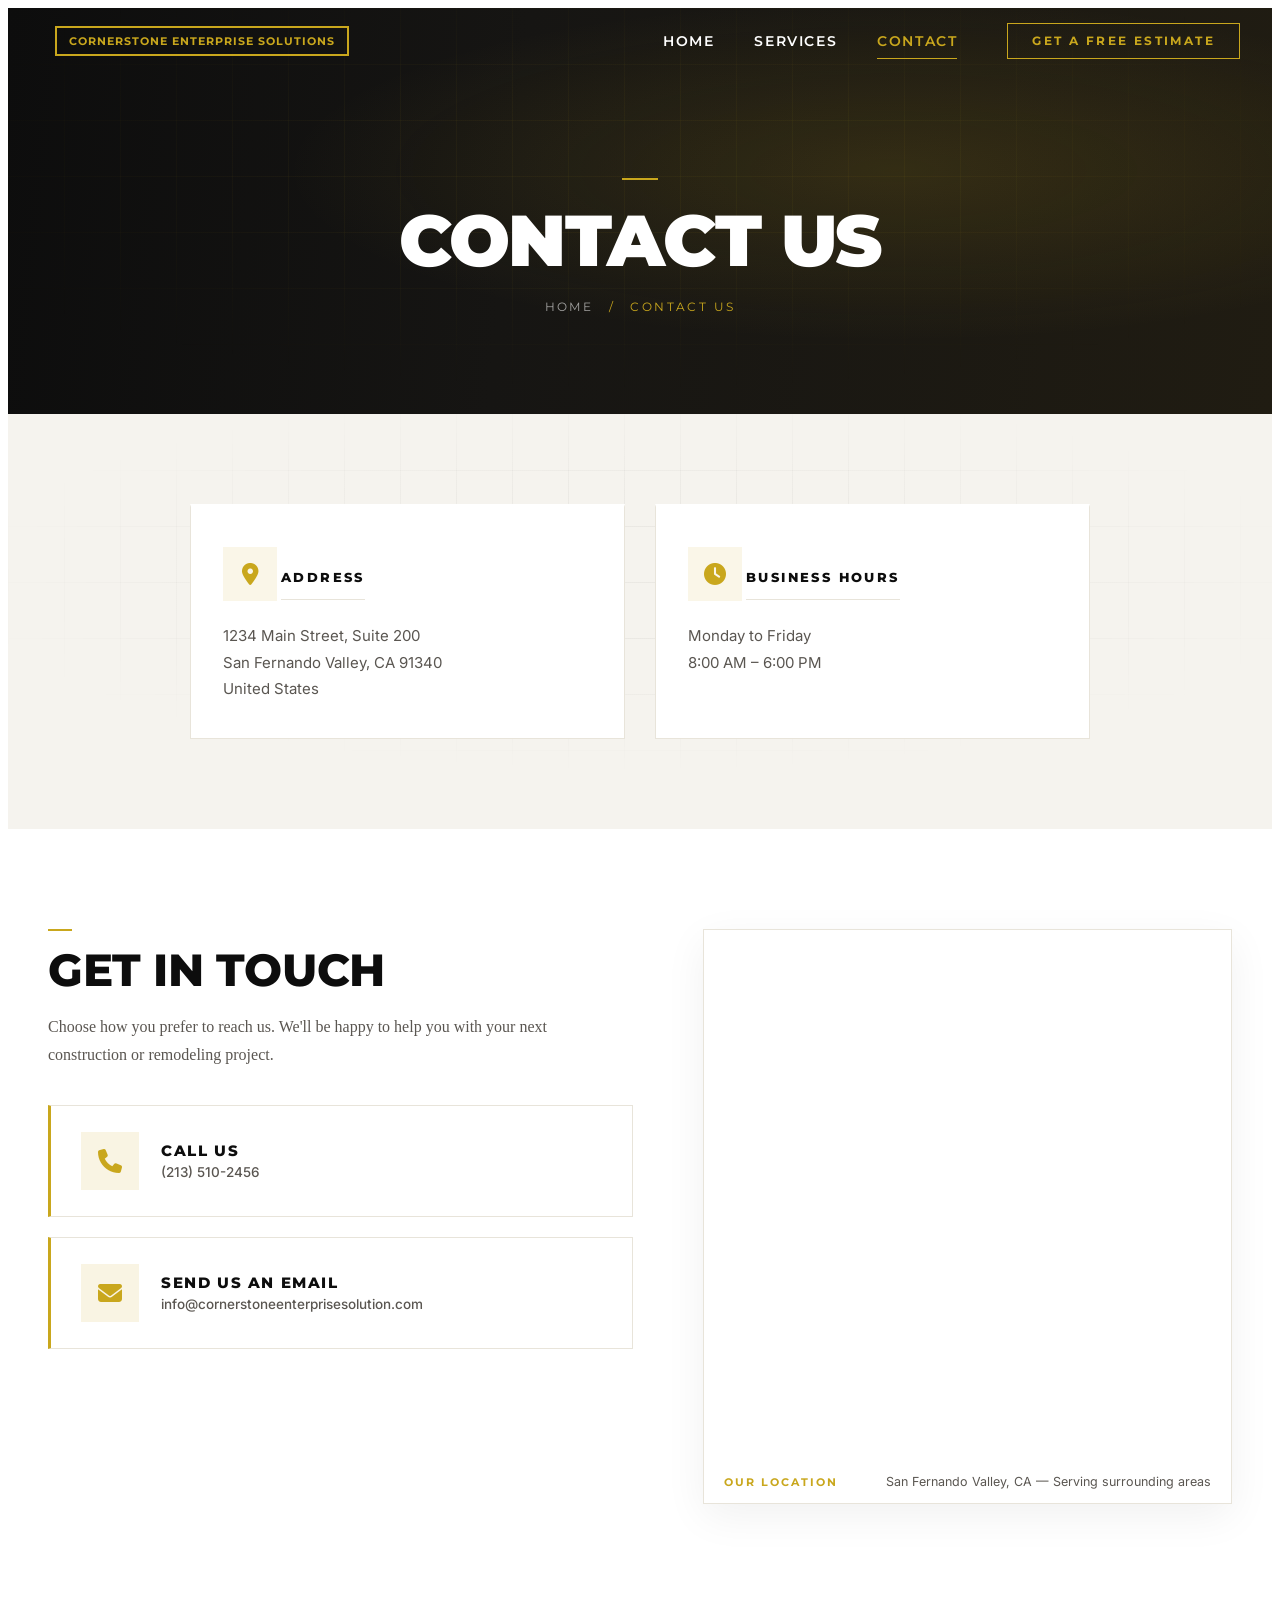
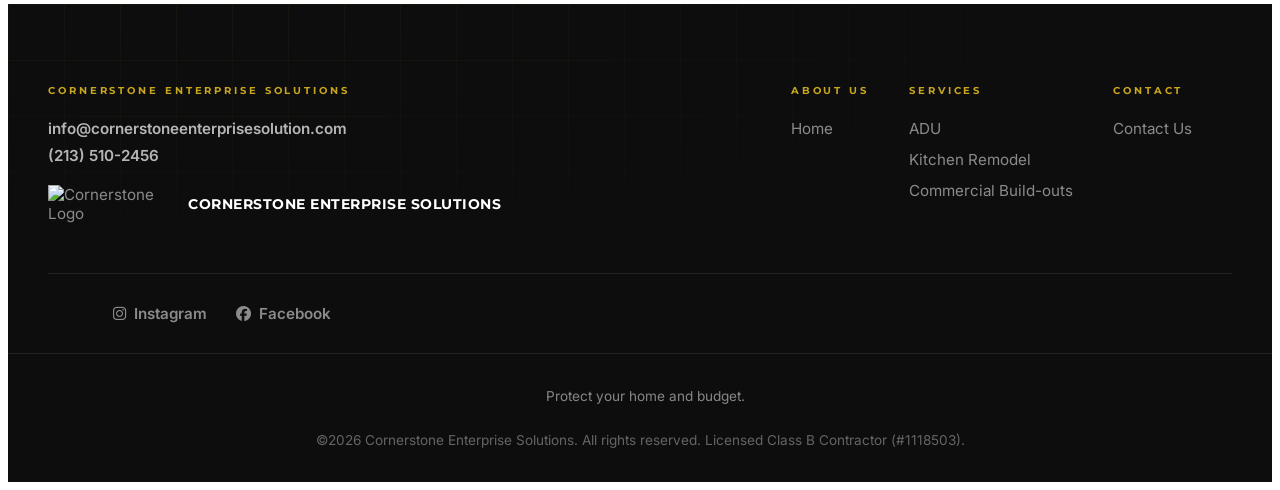
==== contact.html @ 2f96bda4 "Add files via upload" ====
<!DOCTYPE html>
<html lang="en-US">
  <head>
    <meta charset="UTF-8">
    <meta name="viewport" content="width=device-width, initial-scale=1.0">
    <link rel="preconnect" href="https://fonts.googleapis.com">
    <link rel="preconnect" href="https://fonts.gstatic.com" crossorigin="">
    <link href="https://fonts.googleapis.com/css2?family=Montserrat:wght@300;400;500;600;700;800;900&family=Inter:wght@400;500;600;700&display=swap" rel="stylesheet">
    <link rel="stylesheet" href="https://cdnjs.cloudflare.com/ajax/libs/font-awesome/6.5.2/css/all.min.css" integrity="sha512-SnH5WK+bZxgPHs44uWIX+LLJAJ9/2PkPKZ5QiAj6Ta86w+fsb2TkcmfRyVX3pBnMFcV7oQPJkl9QevSCWr3W6A==" crossorigin="anonymous" referrerpolicy="no-referrer">

    <!--CSS compartido (mismo que el index) -->
    <link rel="stylesheet" href="css/style.css">

    <title>Contact Us – Cornerstone Enterprise Solutions</title>
    <meta name="description" content="Get in touch with Cornerstone Enterprise Solutions. Request your free estimate today.">
  </head>
      <!-- ═══════════════════════════════════════════════════════════
         SCRIPTS
         ═══════════════════════════════════════════════════════════ -->
    <script src="js/main.js" defer></script>
  <body>
    <!-- ═══════════════════════════════════════════════════════════
         HEADER (idéntico al index)
         ═══════════════════════════════════════════════════════════ -->
    <div id="grt-header-component-wrapper">
      <header class="grt-header">
        <div class="grt-header-container">
          <div style="display: flex; align-items: center; gap: 15px;">
            <a href="./" class="grt-logo">
              <img src="https://lh7-us.googleusercontent.com/sitesv-images-rt/[base64]w1280" class="attachment-large size-large" alt="" decoding="async" fetchpriority="high" alt="Cornerstone Enterprise Solutions Logo">
            </a>
            <span class="grt-brand-badge">Cornerstone Enterprise Solutions</span>
          </div>
          <nav class="grt-nav-menu">
            <ul class="grt-nav-list">
              <li><a href="./">Home</a></li>
              <li><a href="/services.html">Services</a></li>
              <li><a href="contact.html" class="is-active">Contact</a></li>
            </ul>
            <div class="grt-header-cta">
              <a href="#get-in-touch">Get a Free Estimate</a>
            </div>
          </nav>
          <button class="grt-hamburger-menu" id="grt-hamburger-menu" aria-label="Abrir menú">
            <span></span><span></span><span></span>
          </button>
        </div>
      </header>
      <div class="grt-header-spacer" id="grt-header-spacer"></div>

      <div class="grt-mobile-menu-modal" id="grt-mobile-menu-modal">
        <button class="grt-close-menu-button" id="grt-close-menu-button" aria-label="Cerrar menú">
          <span></span><span></span>
        </button>
        <div class="grt-mobile-logo">
          <a href="./">
            <img src="https://lh7-us.googleusercontent.com/sitesv-images-rt/[base64]w1280" class="attachment-large size-large" alt="" decoding="async" fetchpriority="high">
          </a>
        </div>
        <ul class="grt-nav-list">
          <li><a href="./">Home</a></li>
          <li><a href="/services.html">Services</a></li>
          <li><a href="contact.html">Contact</a></li>
        </ul>
        <div class="grt-header-cta">
          <a href="#get-in-touch">Get a Free Estimate</a>
        </div>
        <div class="grt-social-links">
          <a href="https://www.facebook.com/profile.php?id=61586643292944" target="_blank" rel="noopener noreferrer" aria-label="Facebook">
            <i class="fa-brands fa-facebook"></i>
          </a>
          <a href="https://www.instagram.com/cornerstonees25/" target="_blank" rel="noopener noreferrer" aria-label="Instagram">
            <i class="fa-brands fa-instagram"></i>
          </a>
        </div>
      </div>
    </div>

    <!-- ═══════════════════════════════════════════════════════════
         CONTENIDO
         ═══════════════════════════════════════════════════════════ -->
        <div id="grt-contact-wrapper">
      <main>
        <!-- BANNER -->
        <section class="contact-banner">
          <div class="container">
            <h1>Contact Us</h1>
            <p class="breadcrumbs">
              <a href="./">Home</a>
              <span class="sep">/</span>
              <span class="current">Contact Us</span>
            </p>
          </div>
        </section>

        <!-- INFO CARDS (ahora solo 2) -->
        <section class="contact-info-section">
          <div class="container">
            <div class="contact-info-grid">
              <div class="contact-info-card">
                <span class="card-icon"><i class="fa-solid fa-location-dot"></i></span>
                <h3>Address</h3>
                <div class="card-content">
                  <p>1234 Main Street, Suite 200<br>San Fernando Valley, CA 91340<br>United States</p>
                </div>
              </div>
              <div class="contact-info-card">
                <span class="card-icon"><i class="fa-solid fa-clock"></i></span>
                <h3>Business Hours</h3>
                <div class="card-content">
                  <p>Monday to Friday<br>8:00 AM – 6:00 PM</p>
                </div>
              </div>
            </div>
          </div>
        </section>

        <!-- CONTACT ACTIONS (2 botones) + MAP -->
        <section class="contact-form-section">
          <div class="container">
            <div class="contact-form-grid">

              <!-- COLUMNA IZQUIERDA: 2 botones grandes -->
              <div class="contact-form-col">
                <div class="contact-form-header">
                  <h2 id="get-in-touch">Get in Touch</h2>
                  <p>Choose how you prefer to reach us. We'll be happy to help you with your next construction or remodeling project.</p>
                </div>

                <div class="contact-actions">
                  <!-- Botón CALL US -->
                  <a href="tel:+12135102456" class="contact-action-btn contact-action-call">
                    <span class="contact-action-icon">
                      <i class="fa-solid fa-phone"></i>
                    </span>
                    <span class="contact-action-text">
                      <span class="contact-action-label">Call Us</span>
                      <span class="contact-action-detail">(213) 510-2456</span>
                    </span>
                  </a>

                  <!-- Botón SEND US AN EMAIL -->
                  <a href="mailto:info@cornerstoneenterprisesolution.com?subject=Free%20Estimate%20Request&body=Hello%20Cornerstone%20team%2C%0A%0AI%20would%20like%20to%20request%20a%20free%20estimate%20for%20my%20project.%0A%0AThank%20you." class="contact-action-btn contact-action-email">
                    <span class="contact-action-icon">
                      <i class="fa-solid fa-envelope"></i>
                    </span>
                    <span class="contact-action-text">
                      <span class="contact-action-label">Send us an Email</span>
                      <span class="contact-action-detail">info@cornerstoneenterprisesolution.com</span>
                    </span>
                  </a>
                </div>
              </div>

              <!-- COLUMNA DERECHA: MAPA -->
              <div class="contact-map-col">
                <div class="contact-map">
                  <iframe
                    src="https://www.google.com/maps/embed?pb=!1m13!1m8!1m3!1d105530.53023514833!2d-118.45626799999998!3d34.252905!3m2!1i1024!2i768!4f13.1!3m2!1m1!2zMzTCsDE2JzIwLjIiTiAxMTjCsDI4JzIxLjUiVw!5e0!3m2!1ses-419!2sus!4v1794096495379!5m2!1ses-419!2sus"
                    allowfullscreen
                    loading="lazy"
                    referrerpolicy="no-referrer-when-downgrade"
                    title="Cornerstone Enterprise Solutions Location">
                  </iframe>
                  <div class="contact-map-caption">
                    <span>Our Location</span>
                    <small>San Fernando Valley, CA — Serving surrounding areas</small>
                  </div>
                </div>
              </div>

            </div>
          </div>
        </section>
      </main>
    </div>

    <!-- ═══════════════════════════════════════════════════════════
         FOOTER (idéntico al index)
         ═══════════════════════════════════════════════════════════ -->
    <footer id="grt-contacto" class="grt-footer">
      <div class="grt-container">
        <div class="grt-footer-top">
          <div class="grt-footer-col grt-brand">
            <h4>Cornerstone Enterprise Solutions</h4>
            <div class="grt-contact-list">
              <a href="mailto:info@cornerstoneenterprisesolution.com">info@cornerstoneenterprisesolution.com</a>
              <a href="tel:2135102456">(213) 510-2456</a>
            </div>
            <div class="grt-brand-assets">
              <a href="contact.html" class="grt-reclamaciones-link" target="_blank" rel="noopener noreferrer">
                <img src="https://lh7-us.googleusercontent.com/sitesv-images-rt/[base64]w1280" alt="Cornerstone Logo">
              </a>
              <div class="grt-certificaciones-wrapper">
                <span>Cornerstone Enterprise Solutions</span>
              </div>
            </div>
          </div>
          <div class="grt-footer-col">
            <h4>About Us</h4>
            <ul>
              <li><a href="./">Home</a></li>
            </ul>
          </div>
          <div class="grt-footer-col">
            <h4>Services</h4>
            <ul>
              <li><a href="services.html#adu">ADU</a></li>
              <li><a href="services.html#kitchen">Kitchen Remodel</a></li>
              <li><a href="services.html#commercial">Commercial Build-outs</a></li>
            </ul>
          </div>
          <div class="grt-footer-col">
            <h4>Contact</h4>
            <ul>
              <li><a href="contact.html">Contact Us</a></li>
            </ul>
          </div>
        </div>
        <div class="grt-footer-social-wrapper">
          <div class="grt-footer-social grt-container">
            <div class="grt-footer-social-links">
              <a href="https://www.instagram.com/cornerstonees25/" target="_blank" rel="noopener noreferrer">
                <i class="fa-brands fa-instagram"></i> Instagram
              </a>
              <a href="https://www.facebook.com/profile.php?id=61586643292944" target="_blank" rel="noopener noreferrer">
                <i class="fa-brands fa-facebook"></i> Facebook
              </a>
            </div>
          </div>
        </div>
      </div>
      <div class="grt-footer-bottom">
        <div class="grt-container">
          <div class="grt-ahs-link"><img src="https://lh7-us.googleusercontent.com/sitesv-images-rt/[base64]w1280" class="attachment-large size-large" alt="" decoding="async" fetchpriority="high" alt="Cornerstone Enterprise Solutions Logo">
            
            <span>Protect your home and budget.</span>
          </div>
          <p class="grt-copyright">
            ©2026 Cornerstone Enterprise Solutions. All rights reserved. Licensed Class B Contractor (#1118503).
          </p>
        </div>
      </div>
    </footer>
  </body>
</html>
---- css/style.css ----
/* ============================================================
   CORNERSTONE ENTERPRISE SOLUTIONS · style.css
   Hoja de estilos compartida para index.html, contact.html y services.html
   ============================================================ */

/* ═══════════════════════════════════════════════════════════════
   1. HEADER · Paleta DORADA (compartido)
   ═══════════════════════════════════════════════════════════════ */
#grt-header-component-wrapper {
  --grt-primary-dark: #0D0D0D;
  --grt-white-color: #fff;
  --grt-border-color: #E8E4DA;
  --grt-accent: #c9a71d;
  --grt-accent-light: #e0be3a;
  --grt-accent-dark: #a88814;
  --grt-font-heading: 'Montserrat', sans-serif;
  --grt-font-body: 'Inter', sans-serif;
  --grt-container-width: 1440px;
  --grt-container-padding: 40px;
}

#grt-header-component-wrapper *,
#grt-header-component-wrapper *::before,
#grt-header-component-wrapper *::after {
  margin: 0; padding: 0; box-sizing: border-box;
}

body.grt-modal-open { overflow: hidden; }

#grt-header-component-wrapper .grt-header {
  position: fixed;
  top: 0; left: 0;
  width: 100%;
  background: transparent;
  z-index: 1000;
  border-bottom: 1px solid transparent;
  transition: background .32s ease, box-shadow .32s ease, backdrop-filter .32s ease;
}
#grt-header-component-wrapper .grt-header.sticky-active {
  background: rgba(13,13,13,.95);
  -webkit-backdrop-filter: blur(10px);
  backdrop-filter: blur(10px);
  box-shadow: 0 1px 0 rgba(201,167,29,.30), 0 14px 34px rgba(0,0,0,.35);
  border-bottom-color: transparent;
}

.grt-header-spacer { display: none; height: 80px; }
.grt-header-spacer.active { display: block; }

#grt-header-component-wrapper .grt-header-container {
  max-width: var(--grt-container-width);
  margin: 0 auto;
  padding: 0 var(--grt-container-padding);
  display: flex;
  justify-content: space-between;
  align-items: center;
  height: 82px;
  transition: height .32s ease;
}
#grt-header-component-wrapper .grt-header.sticky-active .grt-header-container {
  height: 70px;
}

#grt-header-component-wrapper .grt-logo img {
  max-height: 45px;
  width: auto;
  display: block;
}

#grt-header-component-wrapper .grt-nav-menu {
  display: flex; align-items: center; gap: 50px;
}
#grt-header-component-wrapper .grt-nav-list {
  list-style: none; display: flex; gap: 40px;
}
#grt-header-component-wrapper .grt-nav-list a {
  font-weight: 600;
  font-family: var(--grt-font-heading);
  position: relative;
  padding-bottom: 5px;
  font-size: .85rem;
  letter-spacing: 1.6px;
  text-transform: uppercase;
  color: #fff;
  text-decoration: none;
  transition: color .3s ease;
}
#grt-header-component-wrapper .grt-nav-list a::after {
  content: '';
  position: absolute;
  bottom: -5px; left: 0;
  width: 0; height: 1px;
  background-color: var(--grt-accent);
  transition: width .35s ease;
}
#grt-header-component-wrapper .grt-nav-list a:hover { color: var(--grt-accent); }
#grt-header-component-wrapper .grt-nav-list a:hover::after { width: 100%; }
#grt-header-component-wrapper .grt-nav-list a.is-active { color: var(--grt-accent); }
#grt-header-component-wrapper .grt-nav-list a.is-active::after { width: 100%; }

#grt-header-component-wrapper .grt-header-cta a {
  display: inline-block;
  border: 1px solid var(--grt-accent);
  padding: 10px 24px;
  font-family: var(--grt-font-heading);
  font-weight: 700;
  font-size: 11.5px;
  letter-spacing: 2.4px;
  text-transform: uppercase;
  color: var(--grt-accent);
  text-decoration: none;
  transition: all .3s ease;
}
#grt-header-component-wrapper .grt-header-cta a:hover {
  background: var(--grt-accent);
  color: #0D0D0D;
}

#grt-header-component-wrapper .grt-brand-badge {
  display: inline-block;
  padding: 6px 12px;
  border: 2px solid var(--grt-accent);
  border-radius: 0;
  font-family: 'Montserrat', sans-serif;
  font-weight: 700;
  font-size: 0.7rem;
  color: var(--grt-accent);
  letter-spacing: 1px;
  text-transform: uppercase;
  white-space: nowrap;
}
@media (max-width: 768px) {
  #grt-header-component-wrapper .grt-brand-badge { display: none !important; }
}

#grt-header-component-wrapper .grt-hamburger-menu {
  display: none;
  cursor: pointer;
  border: none;
  background: 0 0;
  width: 30px; height: 24px;
  position: relative;
  z-index: 1002;
  transition: opacity 0.3s ease;
}
#grt-header-component-wrapper .grt-hamburger-menu.is-active {
  opacity: 0; pointer-events: none;
}
#grt-header-component-wrapper .grt-hamburger-menu span {
  display: block;
  width: 100%; height: 3px;
  background-color: #fff;
  position: absolute; left: 0;
  transition: all .3s ease-in-out;
  border-radius: 3px;
}
#grt-header-component-wrapper .grt-hamburger-menu span:nth-child(1) { top: 0; }
#grt-header-component-wrapper .grt-hamburger-menu span:nth-child(2) { top: 10px; }
#grt-header-component-wrapper .grt-hamburger-menu span:nth-child(3) { top: 20px; }

#grt-header-component-wrapper .grt-mobile-menu-modal {
  position: fixed;
  top: 0; left: 0;
  width: 100%; height: 100%;
  background-color: #0D0D0D;
  z-index: 1001;
  transform: translateX(100%);
  transition: transform 0.6s cubic-bezier(0.83, 0, 0.17, 1);
  display: flex; flex-direction: column;
  justify-content: center; align-items: center;
}
#grt-header-component-wrapper .grt-mobile-menu-modal.active { transform: translateX(0); }

#grt-header-component-wrapper .grt-mobile-menu-modal .grt-mobile-logo,
#grt-header-component-wrapper .grt-mobile-menu-modal .grt-nav-list li,
#grt-header-component-wrapper .grt-mobile-menu-modal .grt-header-cta,
#grt-header-component-wrapper .grt-mobile-menu-modal .grt-social-links {
  opacity: 0; transform: translateY(25px);
  transition: opacity 0.5s ease, transform 0.5s ease;
}
#grt-header-component-wrapper .grt-mobile-menu-modal.active .grt-mobile-logo,
#grt-header-component-wrapper .grt-mobile-menu-modal.active .grt-nav-list li,
#grt-header-component-wrapper .grt-mobile-menu-modal.active .grt-header-cta,
#grt-header-component-wrapper .grt-mobile-menu-modal.active .grt-social-links {
  opacity: 1; transform: translateY(0);
}
#grt-header-component-wrapper .grt-mobile-menu-modal.active .grt-mobile-logo { transition-delay: 0.2s; }
#grt-header-component-wrapper .grt-mobile-menu-modal.active .grt-nav-list li:nth-child(1) { transition-delay: 0.25s; }
#grt-header-component-wrapper .grt-mobile-menu-modal.active .grt-nav-list li:nth-child(2) { transition-delay: 0.3s; }
#grt-header-component-wrapper .grt-mobile-menu-modal.active .grt-nav-list li:nth-child(3) { transition-delay: 0.35s; }
#grt-header-component-wrapper .grt-mobile-menu-modal.active .grt-nav-list li:nth-child(4) { transition-delay: 0.4s; }
#grt-header-component-wrapper .grt-mobile-menu-modal.active .grt-header-cta { transition-delay: 0.5s; }
#grt-header-component-wrapper .grt-mobile-menu-modal.active .grt-social-links { transition-delay: 0.55s; }

#grt-header-component-wrapper .grt-mobile-menu-modal .grt-mobile-logo { margin-bottom: 40px; }
#grt-header-component-wrapper .grt-mobile-menu-modal .grt-mobile-logo img { max-height: 50px; }
#grt-header-component-wrapper .grt-mobile-menu-modal .grt-nav-list {
  flex-direction: column; align-items: center; gap: 30px; text-align: center;
}
#grt-header-component-wrapper .grt-mobile-menu-modal .grt-nav-list a {
  font-size: 1.2rem; font-weight: 600;
  text-transform: uppercase; letter-spacing: 1.5px;
  color: #fff;
}
#grt-header-component-wrapper .grt-mobile-menu-modal .grt-header-cta { margin-top: 45px; }
#grt-header-component-wrapper .grt-mobile-menu-modal .grt-header-cta a {
  font-size: 1rem; padding: 12px 30px;
  font-family: 'Montserrat', sans-serif !important;
}

#grt-header-component-wrapper .grt-close-menu-button {
  position: fixed;
  top: 28px; right: var(--grt-container-padding);
  z-index: 1002;
  cursor: pointer; border: none; background: 0 0;
  width: 30px; height: 30px;
  opacity: 0; pointer-events: none;
  transition: opacity 0.3s ease 0.3s;
}
#grt-header-component-wrapper .grt-mobile-menu-modal.active .grt-close-menu-button {
  opacity: 1; pointer-events: auto;
}
#grt-header-component-wrapper .grt-close-menu-button span {
  display: block;
  width: 100%; height: 3px;
  background-color: #fff;
  position: absolute; top: 13px; left: 0;
  border-radius: 3px;
}
#grt-header-component-wrapper .grt-close-menu-button span:nth-child(1) { transform: rotate(45deg); }
#grt-header-component-wrapper .grt-close-menu-button span:nth-child(2) { transform: rotate(-45deg); }

#grt-header-component-wrapper .grt-social-links {
  margin-top: 60px; display: flex; gap: 30px;
}
#grt-header-component-wrapper .grt-social-links a {
  text-decoration: none; color: #fff; font-size: 28px;
  transition: transform 0.3s ease, color 0.3s ease;
}
#grt-header-component-wrapper .grt-social-links a:hover {
  transform: scale(1.15); color: var(--grt-accent);
}

@media (max-width: 768px) {
  #grt-header-component-wrapper { --grt-container-padding: 20px; }
  #grt-header-component-wrapper .grt-nav-menu { display: none; }
  #grt-header-component-wrapper .grt-hamburger-menu { display: block; }
  #grt-header-component-wrapper .grt-close-menu-button { top: 25px; }
}

/* ═══════════════════════════════════════════════════════════════
   2. FOOTER · Negro con acentos dorados (compartido)
   ═══════════════════════════════════════════════════════════════ */
.grt-footer {
  --grt-primary-dark: #0D0D0D;
  --grt-accent: #c9a71d;
  --grt-font-heading: 'Montserrat', sans-serif;
  --grt-font-body: 'Inter', sans-serif;
  --grt-container-width: 1440px;
  --grt-container-padding: 40px;
  background: #0D0D0D;
  color: rgba(255,255,255,.55);
  padding-top: 80px;
  font-family: var(--grt-font-body);
  font-size: .95rem;
  position: relative;
  overflow: hidden;
}
.grt-footer *,
.grt-footer *::before,
.grt-footer *::after {
  margin: 0; padding: 0; box-sizing: border-box;
}
.grt-footer::before {
  content: "";
  position: absolute; inset: 0;
  background-image:
    linear-gradient(rgba(201,167,29,.05) 1px, transparent 1px),
    linear-gradient(90deg, rgba(201,167,29,.05) 1px, transparent 1px);
  background-size: 56px 56px;
  -webkit-mask-image: radial-gradient(120% 90% at 18% 0%, #000 0%, transparent 72%);
          mask-image: radial-gradient(120% 90% at 18% 0%, #000 0%, transparent 72%);
  pointer-events: none;
}
.grt-footer .grt-container {
  max-width: var(--grt-container-width);
  margin: 0 auto;
  padding: 0 var(--grt-container-padding);
  position: relative;
  z-index: 1;
}
.grt-footer img { max-width: 100%; height: auto; display: block; }
.grt-footer a { text-decoration: none; transition: color .3s ease; }
.grt-footer h4 {
  font-family: var(--grt-font-heading);
  font-weight: 700;
}
.grt-footer .grt-footer-top {
  display: grid;
  grid-template-columns: 1fr repeat(4, auto);
  gap: 40px;
  padding-bottom: 50px;
}
.grt-footer .grt-footer-col h4 {
  color: var(--grt-accent);
  margin-bottom: 22px;
  font-size: 10.4px;
  font-weight: 700;
  text-transform: uppercase;
  letter-spacing: 2.9px;
}
.grt-footer .grt-footer-col ul { list-style: none; }
.grt-footer .grt-footer-col ul li { margin-bottom: 12px; }
.grt-footer .grt-footer-col a {
  color: rgba(255,255,255,.52);
  display: inline-block;
  transition: color .28s ease, transform .28s ease;
}
.grt-footer .grt-footer-col a:hover { color: var(--grt-accent); transform: translateX(4px); }
.grt-footer .grt-footer-social-wrapper {
  padding: 30px 0;
  border-top: 1px solid rgba(255,255,255,.09);
}
.grt-footer .grt-footer-social {
  display: flex; justify-content: space-between; align-items: center;
}
.grt-footer .grt-footer-social-links a {
  margin-left: 25px;
  font-weight: 600;
  color: rgba(255,255,255,.52);
  display: inline-flex; align-items: center; gap: 8px;
}
.grt-footer .grt-footer-social-links a:hover { color: var(--grt-accent); }
.grt-footer .grt-footer-bottom {
  background: transparent;
  padding: 30px var(--grt-container-padding);
  text-align: center;
  font-size: .85rem;
  line-height: 1.7;
  color: rgba(255,255,255,.36);
  border-top: 1px solid rgba(255,255,255,.09);
}
.grt-footer .grt-footer-bottom .grt-container { padding: 0; }
.grt-footer .grt-ahs-link {
  display: flex; align-items: center; justify-content: center;
  gap: 10px; margin-bottom: 20px;
  max-width: 800px; margin-left: auto; margin-right: auto;
  color: rgba(255,255,255,.5);
}
.grt-footer .grt-ahs-link img { height: 25px; flex-shrink: 0; }
.grt-footer .grt-ahs-link a { color: var(--grt-accent); font-weight: 600; text-decoration: underline; }
.grt-footer .grt-ahs-link a:hover { color: #e0be3a; }
.grt-footer .grt-copyright {
  color: rgba(255,255,255,.36);
  max-width: 900px; margin: 0 auto;
}
.grt-footer .grt-contact-list { display: flex; flex-direction: column; gap: 8px; margin-top: 10px; }
.grt-footer .grt-contact-list a { font-weight: 600; color: rgba(255,255,255,.7); }
.grt-footer .grt-contact-list a:hover { color: var(--grt-accent); text-decoration: underline; }
.grt-footer .grt-brand-assets {
  margin-top: 20px;
  display: flex; align-items: center; gap: 20px;
}
.grt-footer .grt-brand .grt-reclamaciones-link { display: inline-block; max-width: 120px; flex-shrink: 0; }
.grt-footer .grt-certificaciones-wrapper { display: flex; flex-wrap: wrap; gap: 15px; align-items: center; }
.grt-footer .grt-certificaciones-wrapper span {
  font-family: var(--grt-font-heading);
  font-weight: 700;
  font-size: 0.9rem;
  color: #fff;
  letter-spacing: 0.5px;
  text-transform: uppercase;
}

@media (max-width: 1200px) {
  .grt-footer .grt-footer-top { grid-template-columns: repeat(auto-fit, minmax(200px, 1fr)); gap: 30px; }
}
@media (max-width: 992px) {
  .grt-footer .grt-footer-top { grid-template-columns: repeat(2, 1fr); }
}
@media (max-width: 768px) {
  .grt-footer { --grt-container-padding: 20px; }
  .grt-footer .grt-footer-social { flex-direction: column; gap: 25px; }
  .grt-footer .grt-footer-social-links a { margin: 0 10px; }
}
@media (max-width: 576px) {
  .grt-footer .grt-footer-top { grid-template-columns: 1fr; text-align: center; }
  .grt-footer .grt-brand-assets { justify-content: center; }
  .grt-footer .grt-contact-list { align-items: center; }
  .grt-footer .grt-ahs-link { flex-direction: column; gap: 15px; }
}

/* ═══════════════════════════════════════════════════════════════
   3. SECCIONES DEL INDEX (#grt-inicio-wrapper)
   ═══════════════════════════════════════════════════════════════ */
#grt-inicio-wrapper {
  --primary-dark: #0D0D0D;
  --secondary-dark: #1A1A1A;
  --accent-color: #c9a71d;
  --accent-light: #e0be3a;
  --accent-dark: #a88814;
  --white-color: #fff;
  --light-grey-bg: #F5F3EE;
  --medium-grey-text: #5A5651;
  --border-color: #E8E4DA;
  --shadow-medium: 0 8px 25px rgba(0,0,0,.12);
  --shadow-strong: 0 12px 35px rgba(0,0,0,.18);
  --container-width: 1440px;
  --container-padding: 40px;
}
#grt-inicio-wrapper * { box-sizing: border-box; }
#grt-inicio-wrapper .container {
  max-width: var(--container-width);
  margin: 0 auto;
  padding: 0 var(--container-padding);
}
#grt-inicio-wrapper img { max-width: 100%; height: auto; display: block; }
#grt-inicio-wrapper a { text-decoration: none; color: var(--primary-dark); transition: color .3s ease; }
#grt-inicio-wrapper h1,
#grt-inicio-wrapper h2,
#grt-inicio-wrapper h3,
#grt-inicio-wrapper h4 {
  font-family: 'Montserrat', sans-serif;
  font-weight: 800;
  line-height: 1.15;
  text-transform: uppercase;
  letter-spacing: -.01em;
}

#grt-inicio-wrapper .section-padding {
  padding-top: 90px;
  padding-bottom: 90px;
}

@keyframes fadeInUp {
  from { opacity: 0; transform: translateY(40px); }
  to { opacity: 1; transform: translateY(0); }
}
@keyframes fadeInLeft {
  from { opacity: 0; transform: translateX(-40px); }
  to { opacity: 1; transform: translateX(0); }
}
@keyframes fadeInRight {
  from { opacity: 0; transform: translateX(40px); }
  to { opacity: 1; transform: translateX(0); }
}
@media (min-width: 993px) {
  #grt-inicio-wrapper .animate-on-scroll { opacity: 0; transition: opacity .8s ease, transform .8s ease; }
  #grt-inicio-wrapper .is-visible {
    animation-duration: 1s; animation-fill-mode: forwards;
    animation-timing-function: cubic-bezier(.25,.46,.45,.94);
  }
  #grt-inicio-wrapper .animate-fade-up.is-visible { animation-name: fadeInUp; }
  #grt-inicio-wrapper .animate-fade-left.is-visible { animation-name: fadeInLeft; }
  #grt-inicio-wrapper .animate-fade-right.is-visible { animation-name: fadeInRight; }
  #grt-inicio-wrapper .stagger-1.is-visible { animation-delay: .1s; }
  #grt-inicio-wrapper .stagger-2.is-visible { animation-delay: .2s; }
  #grt-inicio-wrapper .stagger-3.is-visible { animation-delay: .3s; }
}

/* HERO */
#grt-inicio-wrapper .hero-section {
  padding-top: 170px;
  padding-bottom: 100px;
  background:
    radial-gradient(ellipse 80% 70% at 70% 40%, rgba(201,167,29,.14) 0%, transparent 60%),
    linear-gradient(96deg, #0D0D0D 0%, #161513 40%, #201C12 100%);
  color: #fff;
  position: relative;
  overflow: hidden;
}
#grt-inicio-wrapper .hero-section::before {
  content: "";
  position: absolute; inset: 0;
  background-image:
    linear-gradient(rgba(201,167,29,.05) 1px, transparent 1px),
    linear-gradient(90deg, rgba(201,167,29,.05) 1px, transparent 1px);
  background-size: 56px 56px;
  -webkit-mask-image: radial-gradient(ellipse 80% 70% at 70% 40%, #000 30%, transparent 78%);
          mask-image: radial-gradient(ellipse 80% 70% at 70% 40%, #000 30%, transparent 78%);
  pointer-events: none;
}
#grt-inicio-wrapper .hero-grid {
  display: grid;
  grid-template-columns: 3fr 1fr;
  align-items: flex-end;
  gap: 60px;
  position: relative;
  z-index: 1;
}
#grt-inicio-wrapper .hero-text h1 {
  font-size: clamp(2.6rem, 5.6vw, 4.8rem);
  font-weight: 900;
  line-height: .98;
  margin-bottom: 36px;
  letter-spacing: -.02em;
  text-transform: uppercase;
  color: #fff;
}
#grt-inicio-wrapper .hero-text h1 .impact {
  background: linear-gradient(130deg, #FFFFFF 0%, #c9a71d 55%, #FFFFFF 100%);
  -webkit-background-clip: text;
  background-clip: text;
  -webkit-text-fill-color: transparent;
  color: transparent;
  font-weight: 900;
  font-style: normal;
}
#grt-inicio-wrapper .hero-text p {
  font-size: 1.05rem;
  max-width: 600px;
  line-height: 1.75;
  color: rgba(255,255,255,.62);
}
#grt-inicio-wrapper .latest-news-widget { padding-bottom: 10px; }
#grt-inicio-wrapper .latest-news-widget .news-title {
  font-weight: 700;
  font-family: 'Montserrat', sans-serif;
  font-size: 10.5px;
  letter-spacing: 2.6px;
  text-transform: uppercase;
  color: var(--accent-color);
  margin-bottom: 18px;
}
#grt-inicio-wrapper .news-rotator { position: relative; height: 95px; }
#grt-inicio-wrapper .news-item {
  position: absolute; top: 0; left: 0;
  width: 100%; opacity: 0;
  transition: opacity .7s ease-in-out;
}
#grt-inicio-wrapper .news-item.active { opacity: 1; }
#grt-inicio-wrapper .news-item a {
  display: flex; align-items: flex-start; gap: 15px;
  color: #fff;
}
#grt-inicio-wrapper .news-item a:hover h4 { text-decoration: underline; }
#grt-inicio-wrapper .news-item img {
  width: 80px; height: 80px;
  object-fit: cover; flex-shrink: 0;
  border-radius: 0;
}
#grt-inicio-wrapper .news-item h4 {
  font-size: .92rem;
  margin: 0;
  font-weight: 600;
  line-height: 1.5;
  text-transform: none;
  letter-spacing: 0;
  color: rgba(255,255,255,.85);
}

/* CARDS DE SERVICIOS */
#grt-inicio-wrapper .property-listings-section { background-color: #fff; }
#grt-inicio-wrapper .listings-header { margin-bottom: 50px; }
#grt-inicio-wrapper .listings-header h2 {
  font-size: clamp(2rem, 4.5vw, 2.8rem);
  font-weight: 800;
  text-transform: uppercase;
  color: var(--primary-dark);
}
#grt-inicio-wrapper .listings-header h2::before {
  content: "";
  display: block;
  width: 24px; height: 2px;
  background: var(--accent-color);
  margin-bottom: 14px;
}
#grt-inicio-wrapper .listings-grid {
  display: grid;
  grid-template-columns: repeat(3, 1fr);
  gap: 30px;
}
#grt-inicio-wrapper .property-card {
  background-color: var(--white-color);
  transition: box-shadow .35s ease, transform .35s ease;
  border-radius: 0;
  overflow: hidden;
  box-shadow: 0 6px 18px rgba(0,0,0,.06);
  border: 1px solid var(--border-color);
  display: flex;
  flex-direction: column;
  height: 100%;
  position: relative;
}
#grt-inicio-wrapper .property-card::before {
  content: "";
  position: absolute; top: 0; left: 0;
  height: 3px; width: 0;
  background: var(--accent-color);
  transition: width .5s ease;
  z-index: 3;
}
#grt-inicio-wrapper .property-card:hover::before { width: 100%; }
#grt-inicio-wrapper .property-card:hover {
  box-shadow: 0 22px 60px rgba(0,0,0,.18);
  transform: translateY(-4px);
}
#grt-inicio-wrapper .property-image {
  position: relative; margin-bottom: 0;
  overflow: hidden; height: 260px;
}
#grt-inicio-wrapper .property-image-slider {
  position: relative; width: 100%; height: 100%;
}
#grt-inicio-wrapper .property-image-slider img {
  width: 100%; height: 100%;
  object-fit: cover; position: absolute;
  top: 0; left: 0; z-index: 1; opacity: 0;
  transition: opacity 0.4s ease, transform .8s ease;
}
#grt-inicio-wrapper .property-image-slider img.active { opacity: 1; z-index: 2; }
#grt-inicio-wrapper .property-card:hover .property-image-slider img.active {
  transform: scale(1.05);
}
#grt-inicio-wrapper .property-image .status-badge {
  position: absolute; top: 15px; left: 15px;
  background-color: var(--accent-color);
  color: #0D0D0D;
  padding: 6px 14px;
  border-radius: 0;
  font-family: 'Montserrat', sans-serif;
  font-size: .72rem; font-weight: 800;
  z-index: 5;
  text-transform: uppercase; letter-spacing: 1.5px;
}
#grt-inicio-wrapper .property-info {
  padding: 28px 26px 26px;
  display: flex; flex-direction: column;
  flex-grow: 1; text-align: left;
  justify-content: flex-start;
}
#grt-inicio-wrapper .property-address {
  font-size: 1.2rem;
  font-weight: 800;
  font-family: 'Montserrat', sans-serif;
  color: var(--primary-dark);
  margin-bottom: 8px;
  line-height: 1.3;
  text-transform: uppercase;
  letter-spacing: 0;
}
#grt-inicio-wrapper .property-subtitle {
  font-size: 0.82rem;
  font-weight: 500;
  color: var(--medium-grey-text);
  margin-bottom: 0;
  text-transform: none;
  letter-spacing: 0;
  line-height: 1.6;
}
#grt-inicio-wrapper .listings-footer { text-align: center; margin-top: 60px; }
#grt-inicio-wrapper .view-more-btn {
  display: inline-flex; align-items: center; justify-content: center;
  padding: 15px 36px;
  background: var(--accent-color);
  color: #0D0D0D;
  border: none;
  font-family: 'Montserrat', sans-serif;
  font-size: 12.5px;
  font-weight: 800;
  letter-spacing: 2.5px;
  text-transform: uppercase;
  text-decoration: none;
  clip-path: polygon(0 0, calc(100% - 10px) 0, 100% 10px, 100% 100%, 10px 100%, 0 calc(100% - 10px));
  transition: all .3s ease;
}
#grt-inicio-wrapper .view-more-btn:hover {
  background: var(--accent-light);
  transform: translateY(-2px);
}

/* ABOUT US */
#grt-inicio-wrapper .info-section-2 {
  background-color: var(--light-grey-bg) !important;
  position: relative;
}
#grt-inicio-wrapper .info-section-2::before {
  content: "";
  position: absolute; inset: 0;
  background-image:
    linear-gradient(rgba(13,13,13,.04) 1px, transparent 1px),
    linear-gradient(90deg, rgba(13,13,13,.04) 1px, transparent 1px);
  background-size: 56px 56px;
  -webkit-mask-image: radial-gradient(ellipse 70% 60% at 50% 40%, #000 30%, transparent 78%);
          mask-image: radial-gradient(ellipse 70% 60% at 50% 40%, #000 30%, transparent 78%);
  pointer-events: none;
}
#grt-inicio-wrapper .info-section-2 .container { position: relative; z-index: 1; }
#grt-inicio-wrapper .info-section-grid {
  display: grid;
  grid-template-columns: 1fr 1fr;
  align-items: center;
  gap: 80px;
}
#grt-inicio-wrapper .info-section-2 .info-section-grid .info-image { order: 1; width: 100%; }
#grt-inicio-wrapper .info-section-2 .info-section-grid .info-text { order: 2; }
#grt-inicio-wrapper .info-image {
  position: relative; overflow: hidden;
  width: 100%; aspect-ratio: 16 / 10;
  display: block; border: 1px solid var(--border-color);
}
#grt-inicio-wrapper .info-image img,
#grt-inicio-wrapper .info-image video {
  width: 100%; height: 100%; object-fit: cover; display: block;
  transition: transform .8s ease;
}
#grt-inicio-wrapper .info-section-2 .info-image:hover img {
  transform: scale(1.04);
}
#grt-inicio-wrapper .info-text h2 {
  font-size: clamp(2rem, 4.5vw, 3rem);
  margin-bottom: 24px;
  font-weight: 800;
  text-transform: uppercase;
  color: var(--primary-dark);
  position: relative;
}
#grt-inicio-wrapper .info-text h2::before {
  content: "";
  display: block;
  width: 24px; height: 2px;
  background: var(--accent-color);
  margin-bottom: 14px;
}
#grt-inicio-wrapper .info-text p {
  color: var(--medium-grey-text);
  font-size: 1rem;
  line-height: 1.8;
  margin-bottom: 20px;
  max-width: 500px;
}
#grt-inicio-wrapper .neighborhood-grid {
  display: grid;
  grid-template-columns: 1fr 1fr;
  gap: 30px;
  margin-top: 30px;
}
#grt-inicio-wrapper .neighborhood-item h4 {
  font-size: 1rem;
  margin-bottom: 6px;
  font-weight: 700;
  text-transform: uppercase;
  letter-spacing: 1.2px;
  color: var(--primary-dark);
}
#grt-inicio-wrapper .neighborhood-item p,
#grt-inicio-wrapper .neighborhood-item a {
  font-size: .92rem;
  text-decoration: none;
  color: var(--accent-color);
  font-weight: 600;
}
#grt-inicio-wrapper .neighborhood-item a:hover { text-decoration: underline; }

/* GLANCE */
#grt-inicio-wrapper .glance-section {
  background:
    radial-gradient(ellipse 80% 70% at 50% 100%, rgba(201,167,29,.12) 0%, transparent 60%),
    linear-gradient(120deg, #0D0D0D 0%, #1A1815 60%, #221D10 100%);
  color: var(--white-color);
  position: relative;
  overflow: hidden;
  padding-top: 90px;
  padding-bottom: 90px;
}
#grt-inicio-wrapper .glance-section::before {
  content: "";
  position: absolute; inset: 0;
  background-image:
    linear-gradient(rgba(201,167,29,.05) 1px, transparent 1px),
    linear-gradient(90deg, rgba(201,167,29,.05) 1px, transparent 1px);
  background-size: 52px 52px;
  -webkit-mask-image: linear-gradient(105deg, #000, transparent 72%);
          mask-image: linear-gradient(105deg, #000, transparent 72%);
  pointer-events: none;
}
#grt-inicio-wrapper .glance-section .container { position: relative; z-index: 1; }
#grt-inicio-wrapper .glance-grid-container {
  display: grid;
  grid-template-columns: 1fr 2fr;
  gap: 80px;
  align-items: center;
}
#grt-inicio-wrapper .glance-header h2 {
  color: var(--white-color);
  font-size: clamp(2rem, 4vw, 2.8rem);
  font-weight: 800;
  text-transform: uppercase;
}
#grt-inicio-wrapper .glance-header h2::before {
  content: "";
  display: block;
  width: 24px; height: 2px;
  background: var(--accent-color);
  margin-bottom: 14px;
}
#grt-inicio-wrapper .glance-header p {
  font-size: 1rem;
  color: rgba(255,255,255,.72);
  line-height: 1.75;
}
#grt-inicio-wrapper .glance-stats-grid {
  display: grid;
  grid-template-columns: repeat(3, 1fr);
  row-gap: 40px;
  column-gap: 30px;
}
#grt-inicio-wrapper .glance-item { text-align: left; }
#grt-inicio-wrapper .glance-item .stat {
  font-size: clamp(2.6rem, 6vw, 4rem);
  font-weight: 900;
  font-family: 'Montserrat', sans-serif;
  line-height: 1;
  color: var(--accent-color);
  margin: 0;
}
#grt-inicio-wrapper .glance-item .label {
  font-size: .78rem;
  margin-top: 12px;
  color: rgba(255,255,255,.72);
  text-transform: uppercase;
  letter-spacing: 1.8px;
  font-weight: 600;
  margin-bottom: 0;
}

/* WHAT NEXT */
#grt-inicio-wrapper .what-next-section {
  text-align: center;
  background-color: #fff !important;
  position: relative;
}
#grt-inicio-wrapper .what-next-section h2 {
  font-size: clamp(2rem, 4.5vw, 3rem);
  font-weight: 800;
  text-transform: uppercase;
  color: var(--primary-dark);
  margin-bottom: 18px;
}
#grt-inicio-wrapper .what-next-section h2::before {
  content: "";
  display: block;
  width: 24px; height: 2px;
  background: var(--accent-color);
  margin: 0 auto 14px;
}
#grt-inicio-wrapper .what-next-section p {
  color: var(--medium-grey-text);
  margin-bottom: 40px;
  font-size: 1rem;
  max-width: 600px;
  margin-left: auto; margin-right: auto;
}
#grt-inicio-wrapper .what-next-links {
  display: flex; justify-content: center;
  max-width: 700px; margin: 0 auto;
  border: none;
}
#grt-inicio-wrapper .what-next-links a {
  flex: 0 0 auto;
  padding: 18px 50px;
  font-size: 13px;
  display: inline-flex; align-items: center; justify-content: center;
  background: var(--accent-color);
  color: #0D0D0D;
  border: none;
  font-family: 'Montserrat', sans-serif;
  font-weight: 800;
  letter-spacing: 2.5px;
  text-transform: uppercase;
  text-decoration: none;
  clip-path: polygon(0 0, calc(100% - 10px) 0, 100% 10px, 100% 100%, 10px 100%, 0 calc(100% - 10px));
  transition: all .3s ease;
}
#grt-inicio-wrapper .what-next-links a:hover {
  background: var(--accent-light);
  transform: translateY(-2px);
}

/* RESPONSIVE del index */
@media (max-width: 992px) {
  #grt-inicio-wrapper .section-padding { padding: 60px 0; }
  #grt-inicio-wrapper .hero-grid { grid-template-columns: 1fr; text-align: center; }
  #grt-inicio-wrapper .hero-text p { margin: 0 auto; }
  #grt-inicio-wrapper .latest-news-widget { max-width: 100%; margin: 40px auto 0; text-align: left; }
  #grt-inicio-wrapper .news-rotator { height: auto; }
  #grt-inicio-wrapper .news-item { display: none; opacity: 1; position: relative; }
  #grt-inicio-wrapper .news-item.active { display: block; }
  #grt-inicio-wrapper .news-item a { display: grid; grid-template-columns: 80px 1fr; align-items: center; }
  #grt-inicio-wrapper .listings-grid { grid-template-columns: repeat(2, 1fr); }
  #grt-inicio-wrapper .info-section-grid { grid-template-columns: 1fr; gap: 40px; }
  #grt-inicio-wrapper .info-section-2 .info-section-grid .info-image { order: -1; }
  #grt-inicio-wrapper .info-text { text-align: center; }
  #grt-inicio-wrapper .info-text p { margin-left: auto; margin-right: auto; }
  #grt-inicio-wrapper .glance-grid-container { grid-template-columns: 1fr; text-align: center; gap: 50px; }
  #grt-inicio-wrapper .glance-header h2::before,
  #grt-inicio-wrapper .info-text h2::before { margin-left: auto; margin-right: auto; }
  #grt-inicio-wrapper .glance-stats-grid { grid-template-columns: repeat(2, 1fr); text-align: center; }
  #grt-inicio-wrapper .glance-item { text-align: center; }
  #grt-inicio-wrapper .glance-header p { max-width: 100%; }
}
@media (max-width: 768px) {
  #grt-inicio-wrapper { --container-padding: 20px; }
  #grt-inicio-wrapper .listings-grid { grid-template-columns: 1fr; }
}
@media (max-width: 576px) {
  #grt-inicio-wrapper .hero-grid { gap: 40px; }
  #grt-inicio-wrapper .hero-text h1 { font-size: 2.3rem; letter-spacing: -1px; }
  #grt-inicio-wrapper .glance-stats-grid { grid-template-columns: 1fr; }
}

/* ═══════════════════════════════════════════════════════════════
   4. SECCIONES DEL CONTACT (#grt-contact-wrapper)
   ═══════════════════════════════════════════════════════════════ */
   
   /* Compensar el header fijo al hacer scroll a un ancla */
#grt-contact-wrapper #get-in-touch {
  scroll-margin-top: 100px;
}
/* Scroll suave global */
html {
  scroll-behavior: smooth;
}

/* Compensar el header fijo en todos los anclajes del contact */
#grt-contact-wrapper [id] {
  scroll-margin-top: 100px;
}
#grt-contact-wrapper {
  --primary-dark: #0D0D0D;
  --accent-color: #c9a71d;
  --accent-light: #e0be3a;
  --white-color: #fff;
  --light-grey-bg: #F5F3EE;
  --medium-grey-text: #5A5651;
  --border-color: #E8E4DA;
  --shadow-medium: 0 8px 25px rgba(0,0,0,.12);
  --shadow-strong: 0 12px 35px rgba(0,0,0,.18);
  --container-width: 1440px;
  --container-padding: 40px;
}
#grt-contact-wrapper * { box-sizing: border-box; }
#grt-contact-wrapper .container {
  max-width: var(--container-width);
  margin: 0 auto;
  padding: 0 var(--container-padding);
}
#grt-contact-wrapper img { max-width: 100%; height: auto; display: block; }
#grt-contact-wrapper a { text-decoration: none; color: var(--primary-dark); transition: color .3s ease; }
#grt-contact-wrapper h1,
#grt-contact-wrapper h2,
#grt-contact-wrapper h3,
#grt-contact-wrapper h4 {
  font-family: 'Montserrat', sans-serif;
  font-weight: 800;
  line-height: 1.15;
  text-transform: uppercase;
  letter-spacing: -.01em;
  margin: 0;
}
#grt-contact-wrapper p { margin: 0; }

/* BANNER */
#grt-contact-wrapper .contact-banner {
  padding: 170px 0 100px;
  background:
    radial-gradient(ellipse 80% 70% at 70% 40%, rgba(201,167,29,.14) 0%, transparent 60%),
    linear-gradient(96deg, #0D0D0D 0%, #161513 40%, #201C12 100%);
  color: #fff;
  position: relative;
  overflow: hidden;
  text-align: center;
}
#grt-contact-wrapper .contact-banner::before {
  content: "";
  position: absolute; inset: 0;
  background-image:
    linear-gradient(rgba(201,167,29,.05) 1px, transparent 1px),
    linear-gradient(90deg, rgba(201,167,29,.05) 1px, transparent 1px);
  background-size: 56px 56px;
  -webkit-mask-image: radial-gradient(ellipse 80% 70% at 50% 40%, #000 30%, transparent 78%);
          mask-image: radial-gradient(ellipse 80% 70% at 50% 40%, #000 30%, transparent 78%);
  pointer-events: none;
}
#grt-contact-wrapper .contact-banner .container { position: relative; z-index: 1; }
#grt-contact-wrapper .contact-banner h1 {
  font-size: clamp(2.6rem, 5.6vw, 4.8rem);
  font-weight: 900;
  text-transform: uppercase;
  color: #fff;
  margin-bottom: 18px;
  position: relative;
  display: inline-block;
  letter-spacing: -.02em;
}
#grt-contact-wrapper .contact-banner h1::before {
  content: "";
  display: block;
  width: 36px; height: 2px;
  background: var(--accent-color);
  margin: 0 auto 20px;
}
#grt-contact-wrapper .contact-banner .breadcrumbs {
  font-family: 'Montserrat', sans-serif;
  font-size: 11.5px;
  letter-spacing: 2.4px;
  text-transform: uppercase;
  color: rgba(255,255,255,.6);
}
#grt-contact-wrapper .contact-banner .breadcrumbs a {
  color: rgba(255,255,255,.6);
  transition: color .3s ease;
}
#grt-contact-wrapper .contact-banner .breadcrumbs a:hover { color: var(--accent-color); }
#grt-contact-wrapper .contact-banner .breadcrumbs .sep { color: var(--accent-color); margin: 0 10px; }
#grt-contact-wrapper .contact-banner .breadcrumbs .current { color: var(--accent-color); }

/* INFO CARDS (ahora 2 columnas centradas) */
#grt-contact-wrapper .contact-info-section {
  background: var(--light-grey-bg);
  padding: 90px 0;
  position: relative;
}
#grt-contact-wrapper .contact-info-section::before {
  content: "";
  position: absolute; inset: 0;
  background-image:
    linear-gradient(rgba(13,13,13,.045) 1px, transparent 1px),
    linear-gradient(90deg, rgba(13,13,13,.045) 1px, transparent 1px);
  background-size: 56px 56px;
  -webkit-mask-image: radial-gradient(ellipse 70% 60% at 50% 40%, #000 30%, transparent 78%);
          mask-image: radial-gradient(ellipse 70% 60% at 50% 40%, #000 30%, transparent 78%);
  pointer-events: none;
}
#grt-contact-wrapper .contact-info-section .container { position: relative; z-index: 1; }
#grt-contact-wrapper .contact-info-grid {
  display: grid;
  grid-template-columns: repeat(2, minmax(0, 1fr));
  gap: 30px;
  max-width: 900px;
  margin: 0 auto;
}
#grt-contact-wrapper .contact-info-card {
  background: #fff;
  border: 1px solid var(--border-color);
  border-top: 3px solid transparent;
  padding: 40px 32px 36px;
  position: relative;
  transition: transform .35s ease, box-shadow .35s ease;
}
#grt-contact-wrapper .contact-info-card::before {
  content: "";
  position: absolute; top: -3px; left: 0;
  height: 3px; width: 0;
  background: var(--accent-color);
  transition: width .5s ease;
}
#grt-contact-wrapper .contact-info-card:hover::before { width: 100%; }
#grt-contact-wrapper .contact-info-card:hover {
  transform: translateY(-6px);
  box-shadow: 0 22px 60px rgba(0,0,0,.14);
}
#grt-contact-wrapper .contact-info-card .card-icon {
  display: inline-flex; align-items: center; justify-content: center;
  width: 54px; height: 54px;
  background: rgba(201,167,29,.1);
  color: var(--accent-color);
  font-size: 22px;
  margin-bottom: 22px;
  transition: background .35s ease, color .35s ease, transform .35s ease;
}
#grt-contact-wrapper .contact-info-card:hover .card-icon {
  background: var(--accent-color);
  color: #0D0D0D;
  transform: translateY(-3px) rotate(-4deg);
}
#grt-contact-wrapper .contact-info-card h3 {
  font-size: 13px;
  font-weight: 800;
  color: var(--primary-dark);
  letter-spacing: 2.4px;
  text-transform: uppercase;
  margin-bottom: 18px;
  padding-bottom: 14px;
  border-bottom: 1px solid var(--border-color);
  display: inline-block;
}
#grt-contact-wrapper .contact-info-card p,
#grt-contact-wrapper .contact-info-card a {
  font-family: 'Inter', sans-serif;
  font-size: 15px;
  line-height: 1.75;
  color: var(--medium-grey-text);
  font-weight: 400;
}
#grt-contact-wrapper .contact-info-card a:hover { color: var(--accent-color); }
#grt-contact-wrapper .contact-info-card .card-content {
  display: flex; flex-direction: column; gap: 4px;
}

/* ═══════════════════════════════════════════════════════════════
   CONTACT ACTIONS · 2 botones (Call Us + Send us an Email) + MAP
   ═══════════════════════════════════════════════════════════════ */
#grt-contact-wrapper .contact-form-section { background: #fff; padding: 100px 0; }
#grt-contact-wrapper .contact-form-grid {
  display: grid;
  grid-template-columns: 1.05fr .95fr;
  gap: 70px;
  align-items: start;
}
#grt-contact-wrapper .contact-form-header { margin-bottom: 36px; }
#grt-contact-wrapper .contact-form-header h2 {
  font-size: clamp(1.8rem, 4.5vw, 2.8rem);
  font-weight: 800;
  text-transform: uppercase;
  color: var(--primary-dark);
  margin-bottom: 16px;
  position: relative;
}
#grt-contact-wrapper .contact-form-header h2::before {
  content: "";
  display: block;
  width: 24px; height: 2px;
  background: var(--accent-color);
  margin-bottom: 14px;
}
#grt-contact-wrapper .contact-form-header p {
  font-size: 1rem;
  color: var(--medium-grey-text);
  line-height: 1.75;
  max-width: 520px;
}

/* Botones de acción */
#grt-contact-wrapper .contact-actions {
  display: grid;
  grid-template-columns: 1fr;
  gap: 20px;
  margin-top: 30px;
}
#grt-contact-wrapper .contact-action-btn {
  display: flex;
  align-items: center;
  gap: 22px;
  padding: 26px 30px;
  background: #fff;
  border: 1px solid var(--border-color);
  border-left: 3px solid var(--accent-color);
  text-decoration: none;
  transition: transform .35s ease, box-shadow .35s ease, background .35s ease;
}
#grt-contact-wrapper .contact-action-btn:hover {
  transform: translateY(-4px);
  box-shadow: 0 22px 60px rgba(0,0,0,.14);
  background: #fff;
}
#grt-contact-wrapper .contact-action-btn:hover .contact-action-icon {
  background: var(--accent-color);
  color: #0D0D0D;
  transform: rotate(-6deg) scale(1.05);
}
#grt-contact-wrapper .contact-action-btn:hover .contact-action-label {
  color: var(--accent-color);
}
#grt-contact-wrapper .contact-action-icon {
  flex: 0 0 auto;
  display: inline-flex;
  align-items: center;
  justify-content: center;
  width: 58px;
  height: 58px;
  background: rgba(201,167,29,.12);
  color: var(--accent-color);
  font-size: 24px;
  transition: background .35s ease, color .35s ease, transform .35s ease;
}
#grt-contact-wrapper .contact-action-text {
  display: flex;
  flex-direction: column;
  gap: 4px;
  min-width: 0;
}
#grt-contact-wrapper .contact-action-label {
  font-family: 'Montserrat', sans-serif;
  font-size: 15px;
  font-weight: 800;
  letter-spacing: 1.6px;
  text-transform: uppercase;
  color: var(--primary-dark);
  transition: color .3s ease;
}
#grt-contact-wrapper .contact-action-detail {
  font-family: 'Inter', sans-serif;
  font-size: 13.5px;
  color: var(--medium-grey-text);
  font-weight: 500;
  white-space: nowrap;
  overflow: hidden;
  text-overflow: ellipsis;
}

/* MAP */
#grt-contact-wrapper .contact-map {
  position: relative;
  border: 1px solid var(--border-color);
  padding: 8px;
  background: #fff;
  box-shadow: 0 12px 40px rgba(0,0,0,.06);
}
#grt-contact-wrapper .contact-map iframe {
  width: 100%;
  height: 520px;
  border: 0;
  display: block;
  filter: grayscale(20%) contrast(1.02);
}
#grt-contact-wrapper .contact-map-caption {
  display: flex;
  align-items: center;
  justify-content: space-between;
  padding: 16px 12px 6px;
  gap: 12px;
  flex-wrap: wrap;
}
#grt-contact-wrapper .contact-map-caption span {
  font-family: 'Montserrat', sans-serif;
  font-size: 11px;
  font-weight: 700;
  letter-spacing: 2px;
  text-transform: uppercase;
  color: var(--accent-color);
}
#grt-contact-wrapper .contact-map-caption small {
  font-family: 'Inter', sans-serif;
  font-size: 12.5px;
  color: var(--medium-grey-text);
}

/* RESPONSIVE del contact */
@media (max-width: 992px) {
  #grt-contact-wrapper .contact-info-grid {
    grid-template-columns: 1fr;
    max-width: 500px;
  }
  #grt-contact-wrapper .contact-form-grid { grid-template-columns: 1fr; gap: 50px; }
  #grt-contact-wrapper .contact-form-section { padding: 70px 0; }
  #grt-contact-wrapper .contact-info-section { padding: 60px 0; }
  #grt-contact-wrapper .contact-banner { padding: 140px 0 70px; }
  #grt-contact-wrapper .contact-map iframe { height: 380px; }
}
@media (max-width: 768px) {
  #grt-contact-wrapper { --container-padding: 20px; }
  #grt-contact-wrapper .contact-info-card { padding: 32px 26px 30px; }
  #grt-contact-wrapper .contact-form-section { padding: 60px 0; }
}
@media (max-width: 576px) {
  #grt-contact-wrapper .contact-action-btn {
    padding: 22px 22px;
    gap: 18px;
  }
  #grt-contact-wrapper .contact-action-icon {
    width: 48px;
    height: 48px;
    font-size: 20px;
  }
  #grt-contact-wrapper .contact-action-label {
    font-size: 13.5px;
  }
  #grt-contact-wrapper .contact-action-detail {
    font-size: 12.5px;
    white-space: normal;
  }
}
/* ═══════════════════════════════════════════════════════════════
   5. SECCIONES DE SERVICES (#grt-services-wrapper)
   ═══════════════════════════════════════════════════════════════ */
#grt-services-wrapper {
  --primary-dark: #0D0D0D;
  --secondary-dark: #1A1A1A;
  --accent-color: #c9a71d;
  --accent-light: #e0be3a;
  --accent-dark: #a88814;
  --white-color: #fff;
  --light-grey-bg: #F5F3EE;
  --medium-grey-text: #5A5651;
  --border-color: #E8E4DA;
  --shadow-medium: 0 8px 25px rgba(0,0,0,.12);
  --shadow-strong: 0 12px 35px rgba(0,0,0,.18);
  --container-width: 1440px;
  --container-padding: 40px;
}
#grt-services-wrapper * { box-sizing: border-box; }
#grt-services-wrapper .container {
  max-width: var(--container-width);
  margin: 0 auto;
  padding: 0 var(--container-padding);
}
#grt-services-wrapper img { max-width: 100%; height: auto; display: block; }
#grt-services-wrapper a { text-decoration: none; color: var(--primary-dark); transition: color .3s ease; }
#grt-services-wrapper h1,
#grt-services-wrapper h2,
#grt-services-wrapper h3,
#grt-services-wrapper h4 {
  font-family: 'Montserrat', sans-serif;
  font-weight: 800;
  line-height: 1.15;
  text-transform: uppercase;
  letter-spacing: -.01em;
  margin: 0;
}
#grt-services-wrapper p { margin: 0; }

/* Animaciones (mismo sistema del index) */
@keyframes fadeInUp {
  from { opacity: 0; transform: translateY(40px); }
  to { opacity: 1; transform: translateY(0); }
}
@media (min-width: 993px) {
  #grt-services-wrapper .animate-on-scroll { opacity: 0; transition: opacity .8s ease, transform .8s ease; }
  #grt-services-wrapper .is-visible {
    animation-duration: 1s; animation-fill-mode: forwards;
    animation-timing-function: cubic-bezier(.25,.46,.45,.94);
    animation-name: fadeInUp;
  }
  #grt-services-wrapper .stagger-1.is-visible { animation-delay: .1s; }
  #grt-services-wrapper .stagger-2.is-visible { animation-delay: .2s; }
  #grt-services-wrapper .stagger-3.is-visible { animation-delay: .3s; }
}

/* BANNER */
#grt-services-wrapper .services-banner {
  padding: 170px 0 100px;
  background:
    radial-gradient(ellipse 80% 70% at 70% 40%, rgba(201,167,29,.14) 0%, transparent 60%),
    linear-gradient(96deg, #0D0D0D 0%, #161513 40%, #201C12 100%);
  color: #fff;
  position: relative;
  overflow: hidden;
  text-align: center;
}
#grt-services-wrapper .services-banner::before {
  content: "";
  position: absolute; inset: 0;
  background-image:
    linear-gradient(rgba(201,167,29,.05) 1px, transparent 1px),
    linear-gradient(90deg, rgba(201,167,29,.05) 1px, transparent 1px);
  background-size: 56px 56px;
  -webkit-mask-image: radial-gradient(ellipse 80% 70% at 50% 40%, #000 30%, transparent 78%);
          mask-image: radial-gradient(ellipse 80% 70% at 50% 40%, #000 30%, transparent 78%);
  pointer-events: none;
}
#grt-services-wrapper .services-banner .container { position: relative; z-index: 1; }
#grt-services-wrapper .services-banner h1 {
  font-size: clamp(2.6rem, 5.6vw, 4.8rem);
  font-weight: 900;
  text-transform: uppercase;
  color: #fff;
  margin-bottom: 18px;
  position: relative;
  display: inline-block;
  letter-spacing: -.02em;
}
#grt-services-wrapper .services-banner h1::before {
  content: "";
  display: block;
  width: 36px; height: 2px;
  background: var(--accent-color);
  margin: 0 auto 20px;
}
#grt-services-wrapper .services-banner .breadcrumbs {
  font-family: 'Montserrat', sans-serif;
  font-size: 11.5px;
  letter-spacing: 2.4px;
  text-transform: uppercase;
  color: rgba(255,255,255,.6);
}
#grt-services-wrapper .services-banner .breadcrumbs a {
  color: rgba(255,255,255,.6);
  transition: color .3s ease;
}
#grt-services-wrapper .services-banner .breadcrumbs a:hover { color: var(--accent-color); }
#grt-services-wrapper .services-banner .breadcrumbs .sep { color: var(--accent-color); margin: 0 10px; }
#grt-services-wrapper .services-banner .breadcrumbs .current { color: var(--accent-color); }

/* SERVICES GRID */
#grt-services-wrapper .services-section {
  background: #fff;
  padding-top: 90px;
  padding-bottom: 90px;
}
#grt-services-wrapper .services-header {
  text-align: center;
  margin-bottom: 60px;
  max-width: 720px;
  margin-left: auto;
  margin-right: auto;
}
#grt-services-wrapper .services-header h2 {
  font-size: clamp(2rem, 4.5vw, 2.8rem);
  font-weight: 800;
  text-transform: uppercase;
  color: var(--primary-dark);
  margin-bottom: 16px;
  position: relative;
}
#grt-services-wrapper .services-header h2::before {
  content: "";
  display: block;
  width: 24px; height: 2px;
  background: var(--accent-color);
  margin: 0 auto 14px;
}
#grt-services-wrapper .services-header p {
  font-size: 1rem;
  color: var(--medium-grey-text);
  line-height: 1.75;
}

#grt-services-wrapper .services-grid {
  display: grid;
  grid-template-columns: repeat(3, 1fr);
  gap: 30px;
}

/* SERVICE CARD */
#grt-services-wrapper .service-card {
  background: #fff;
  border: 1px solid var(--border-color);
  border-top: 3px solid transparent;
  display: flex;
  flex-direction: column;
  position: relative;
  transition: transform .35s ease, box-shadow .35s ease;
}
#grt-services-wrapper .service-card::before {
  content: "";
  position: absolute; top: -3px; left: 0;
  height: 3px; width: 0;
  background: var(--accent-color);
  transition: width .5s ease;
  z-index: 3;
}
#grt-services-wrapper .service-card:hover::before { width: 100%; }
#grt-services-wrapper .service-card:hover {
  transform: translateY(-6px);
  box-shadow: 0 22px 60px rgba(0,0,0,.14);
}

#grt-services-wrapper .service-image {
  position: relative;
  overflow: hidden;
  height: 260px;
}
#grt-services-wrapper .service-image img {
  width: 100%; height: 100%;
  object-fit: cover;
  transition: transform .8s ease;
}
#grt-services-wrapper .service-card:hover .service-image img {
  transform: scale(1.05);
}
#grt-services-wrapper .service-badge {
  position: absolute; top: 15px; left: 15px;
  background: var(--accent-color);
  color: #0D0D0D;
  padding: 6px 14px;
  font-family: 'Montserrat', sans-serif;
  font-size: .72rem; font-weight: 800;
  text-transform: uppercase; letter-spacing: 1.5px;
  z-index: 5;
}

#grt-services-wrapper .service-content {
  padding: 28px 26px 30px;
  display: flex;
  flex-direction: column;
  flex-grow: 1;
}
#grt-services-wrapper .service-content h3 {
  font-size: 1.15rem;
  font-weight: 800;
  font-family: 'Montserrat', sans-serif;
  color: var(--primary-dark);
  margin-bottom: 12px;
  line-height: 1.3;
  text-transform: uppercase;
  letter-spacing: 0;
}
#grt-services-wrapper .service-content > p {
  font-size: 0.95rem;
  font-weight: 400;
  color: var(--medium-grey-text);
  margin-bottom: 20px;
  line-height: 1.7;
}
#grt-services-wrapper .service-list {
  list-style: none;
  padding: 0;
  margin: 0 0 24px 0;
  display: flex;
  flex-direction: column;
  gap: 8px;
  flex-grow: 1;
}
#grt-services-wrapper .service-list li {
  font-family: 'Inter', sans-serif;
  font-size: 0.88rem;
  color: var(--medium-grey-text);
  padding-left: 22px;
  position: relative;
  line-height: 1.5;
}
#grt-services-wrapper .service-list li::before {
  content: "";
  position: absolute;
  left: 0; top: 7px;
  width: 8px; height: 8px;
  background: var(--accent-color);
  transform: rotate(45deg);
}
#grt-services-wrapper .service-btn {
  display: inline-flex;
  align-items: center;
  justify-content: center;
  padding: 14px 28px;
  background: var(--accent-color);
  color: #0D0D0D;
  border: none;
  font-family: 'Montserrat', sans-serif;
  font-size: 12px;
  font-weight: 800;
  letter-spacing: 2px;
  text-transform: uppercase;
  text-align: center;
  text-decoration: none;
  clip-path: polygon(0 0, calc(100% - 10px) 0, 100% 10px, 100% 100%, 10px 100%, 0 calc(100% - 10px));
  transition: background .3s ease, transform .3s ease;
  margin-top: auto;
}
#grt-services-wrapper .service-btn:hover {
  background: var(--accent-light);
  transform: translateY(-2px);
}

/* CTA FINAL */
#grt-services-wrapper .services-cta {
  background: var(--light-grey-bg);
  text-align: center;
  padding: 90px 0;
  position: relative;
}
#grt-services-wrapper .services-cta::before {
  content: "";
  position: absolute; inset: 0;
  background-image:
    linear-gradient(rgba(13,13,13,.04) 1px, transparent 1px),
    linear-gradient(90deg, rgba(13,13,13,.04) 1px, transparent 1px);
  background-size: 56px 56px;
  -webkit-mask-image: radial-gradient(ellipse 70% 60% at 50% 40%, #000 30%, transparent 78%);
          mask-image: radial-gradient(ellipse 70% 60% at 50% 40%, #000 30%, transparent 78%);
  pointer-events: none;
}
#grt-services-wrapper .services-cta .container { position: relative; z-index: 1; }
#grt-services-wrapper .services-cta h2 {
  font-size: clamp(2rem, 4.5vw, 2.8rem);
  font-weight: 800;
  text-transform: uppercase;
  color: var(--primary-dark);
  margin-bottom: 18px;
}
#grt-services-wrapper .services-cta h2::before {
  content: "";
  display: block;
  width: 24px; height: 2px;
  background: var(--accent-color);
  margin: 0 auto 14px;
}
#grt-services-wrapper .services-cta p {
  font-size: 1rem;
  color: var(--medium-grey-text);
  max-width: 600px;
  margin: 0 auto 40px;
  line-height: 1.75;
}
#grt-services-wrapper .services-cta-links {
  display: flex;
  justify-content: center;
  gap: 20px;
  flex-wrap: wrap;
}
#grt-services-wrapper .services-cta-links a {
  display: inline-flex;
  align-items: center;
  justify-content: center;
  padding: 16px 38px;
  font-family: 'Montserrat', sans-serif;
  font-size: 12.5px;
  font-weight: 800;
  letter-spacing: 2.5px;
  text-transform: uppercase;
  text-decoration: none;
  clip-path: polygon(0 0, calc(100% - 10px) 0, 100% 10px, 100% 100%, 10px 100%, 0 calc(100% - 10px));
  transition: all .3s ease;
}
#grt-services-wrapper .cta-primary {
  background: var(--accent-color);
  color: #0D0D0D;
}
#grt-services-wrapper .cta-primary:hover {
  background: var(--accent-light);
  transform: translateY(-2px);
}
#grt-services-wrapper .cta-secondary {
  background: transparent;
  color: var(--primary-dark);
  border: 2px solid var(--primary-dark);
}
#grt-services-wrapper .cta-secondary:hover {
  background: var(--primary-dark);
  color: #fff;
  transform: translateY(-2px);
}

/* RESPONSIVE de services */
@media (max-width: 992px) {
  #grt-services-wrapper .services-grid { grid-template-columns: repeat(2, 1fr); }
  #grt-services-wrapper .services-section { padding: 60px 0; }
  #grt-services-wrapper .services-cta { padding: 60px 0; }
  #grt-services-wrapper .services-banner { padding: 140px 0 70px; }
  #grt-services-wrapper .services-header { margin-bottom: 40px; }
}
@media (max-width: 768px) {
  #grt-services-wrapper { --container-padding: 20px; }
  #grt-services-wrapper .services-grid { grid-template-columns: 1fr; }
  #grt-services-wrapper .service-image { height: 220px; }
  #grt-services-wrapper .services-cta-links { flex-direction: column; align-items: stretch; max-width: 320px; margin: 0 auto; }
}
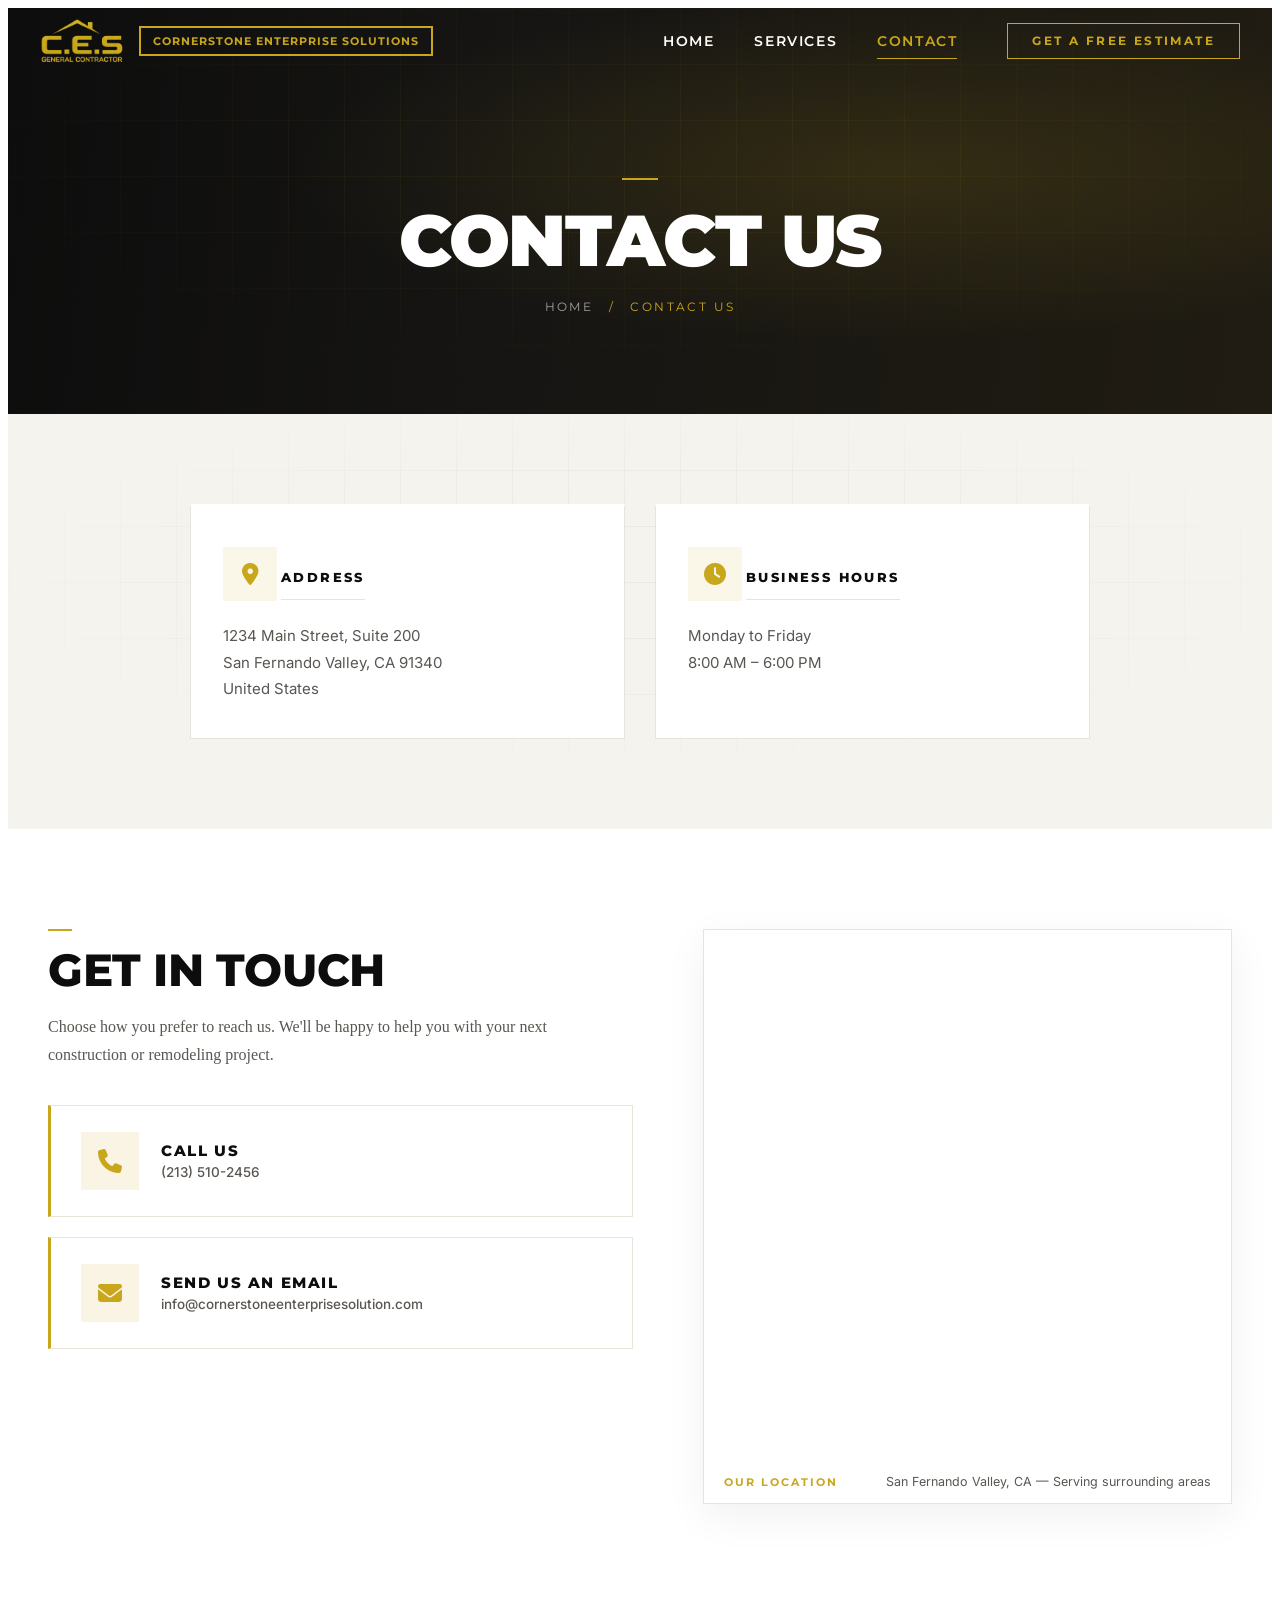
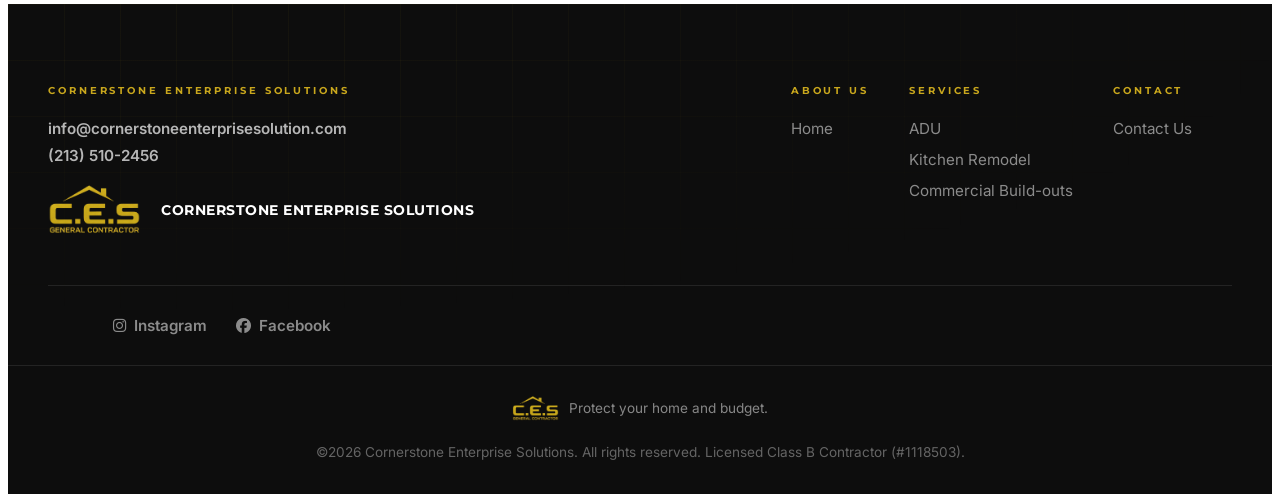
==== commit c6846690: "Add files via upload" ====
--- a/contact.html
+++ b/contact.html
@@ -10,7 +10,10 @@
 
     <!--CSS compartido (mismo que el index) -->
     <link rel="stylesheet" href="css/style.css">
-
+    <!-- Favicon -->
+    <link rel="icon" type="image/png" sizes="32x32" href="images/CES.png">
+    <link rel="icon" type="image/png" sizes="16x16" href="images/CES.png">
+    <link rel="apple-touch-icon" sizes="180x180" href="images/CES.png">
     <title>Contact Us – Cornerstone Enterprise Solutions</title>
     <meta name="description" content="Get in touch with Cornerstone Enterprise Solutions. Request your free estimate today.">
   </head>
@@ -27,7 +30,7 @@
         <div class="grt-header-container">
           <div style="display: flex; align-items: center; gap: 15px;">
             <a href="./" class="grt-logo">
-              <img src="https://lh7-us.googleusercontent.com/sitesv-images-rt/[base64]w1280" class="attachment-large size-large" alt="" decoding="async" fetchpriority="high" alt="Cornerstone Enterprise Solutions Logo">
+              <img src="images/CES.png" class="attachment-large size-large" alt="" decoding="async" fetchpriority="high" alt="Cornerstone Enterprise Solutions Logo">
             </a>
             <span class="grt-brand-badge">Cornerstone Enterprise Solutions</span>
           </div>
@@ -54,7 +57,7 @@
         </button>
         <div class="grt-mobile-logo">
           <a href="./">
-            <img src="https://lh7-us.googleusercontent.com/sitesv-images-rt/[base64]w1280" class="attachment-large size-large" alt="" decoding="async" fetchpriority="high">
+            <img src="images/CES.png" class="attachment-large size-large" alt="" decoding="async" fetchpriority="high">
           </a>
         </div>
         <ul class="grt-nav-list">
@@ -189,7 +192,7 @@
             </div>
             <div class="grt-brand-assets">
               <a href="contact.html" class="grt-reclamaciones-link" target="_blank" rel="noopener noreferrer">
-                <img src="https://lh7-us.googleusercontent.com/sitesv-images-rt/[base64]w1280" alt="Cornerstone Logo">
+                <img src="images/CES.png" alt="Cornerstone Logo">
               </a>
               <div class="grt-certificaciones-wrapper">
                 <span>Cornerstone Enterprise Solutions</span>
@@ -232,7 +235,7 @@
       </div>
       <div class="grt-footer-bottom">
         <div class="grt-container">
-          <div class="grt-ahs-link"><img src="https://lh7-us.googleusercontent.com/sitesv-images-rt/[base64]w1280" class="attachment-large size-large" alt="" decoding="async" fetchpriority="high" alt="Cornerstone Enterprise Solutions Logo">
+          <div class="grt-ahs-link"><img src="images/CES.png" class="attachment-large size-large" alt="" decoding="async" fetchpriority="high" alt="Cornerstone Enterprise Solutions Logo">
             
             <span>Protect your home and budget.</span>
           </div>
--- a/css/style.css
+++ b/css/style.css
@@ -362,6 +362,18 @@
   display: flex; align-items: center; gap: 20px;
 }
 .grt-footer .grt-brand .grt-reclamaciones-link { display: inline-block; max-width: 120px; flex-shrink: 0; }
+.grt-footer .grt-brand-assets img {
+  max-height: 50px;
+  width: auto;
+  max-width: 160px;
+  object-fit: contain;
+}
+.grt-footer .grt-ahs-link img {
+  height: 25px;
+  max-width: 200px;
+  width: auto;
+  object-fit: contain;
+}
 .grt-footer .grt-certificaciones-wrapper { display: flex; flex-wrap: wrap; gap: 15px; align-items: center; }
 .grt-footer .grt-certificaciones-wrapper span {
   font-family: var(--grt-font-heading);
@@ -370,6 +382,18 @@
   color: #fff;
   letter-spacing: 0.5px;
   text-transform: uppercase;
+}
+.grt-footer .grt-brand-assets img {
+  max-height: 50px;
+  width: auto;
+  max-width: 160px;
+  object-fit: contain;
+}
+.grt-footer .grt-ahs-link img {
+  height: 25px;
+  max-width: 200px;
+  width: auto;
+  object-fit: contain;
 }
 
 @media (max-width: 1200px) {
@@ -482,7 +506,7 @@
 }
 #grt-inicio-wrapper .hero-grid {
   display: grid;
-  grid-template-columns: 3fr 1fr;
+  grid-template-columns: 1fr;
   align-items: flex-end;
   gap: 60px;
   position: relative;
@@ -551,7 +575,10 @@
 
 /* CARDS DE SERVICIOS */
 #grt-inicio-wrapper .property-listings-section { background-color: #fff; }
-#grt-inicio-wrapper .listings-header { margin-bottom: 50px; }
+#grt-inicio-wrapper .listings-header {
+  margin-bottom: 50px;
+  text-align: left;
+}
 #grt-inicio-wrapper .listings-header h2 {
   font-size: clamp(2rem, 4.5vw, 2.8rem);
   font-weight: 800;
@@ -581,6 +608,14 @@
   flex-direction: column;
   height: 100%;
   position: relative;
+}
+/* Fix: el <a> dentro de la card debe ocupar todo el espacio */
+#grt-inicio-wrapper .property-card > a {
+  display: flex;
+  flex-direction: column;
+  height: 100%;
+  text-decoration: none;
+  color: inherit;
 }
 #grt-inicio-wrapper .property-card::before {
   content: "";
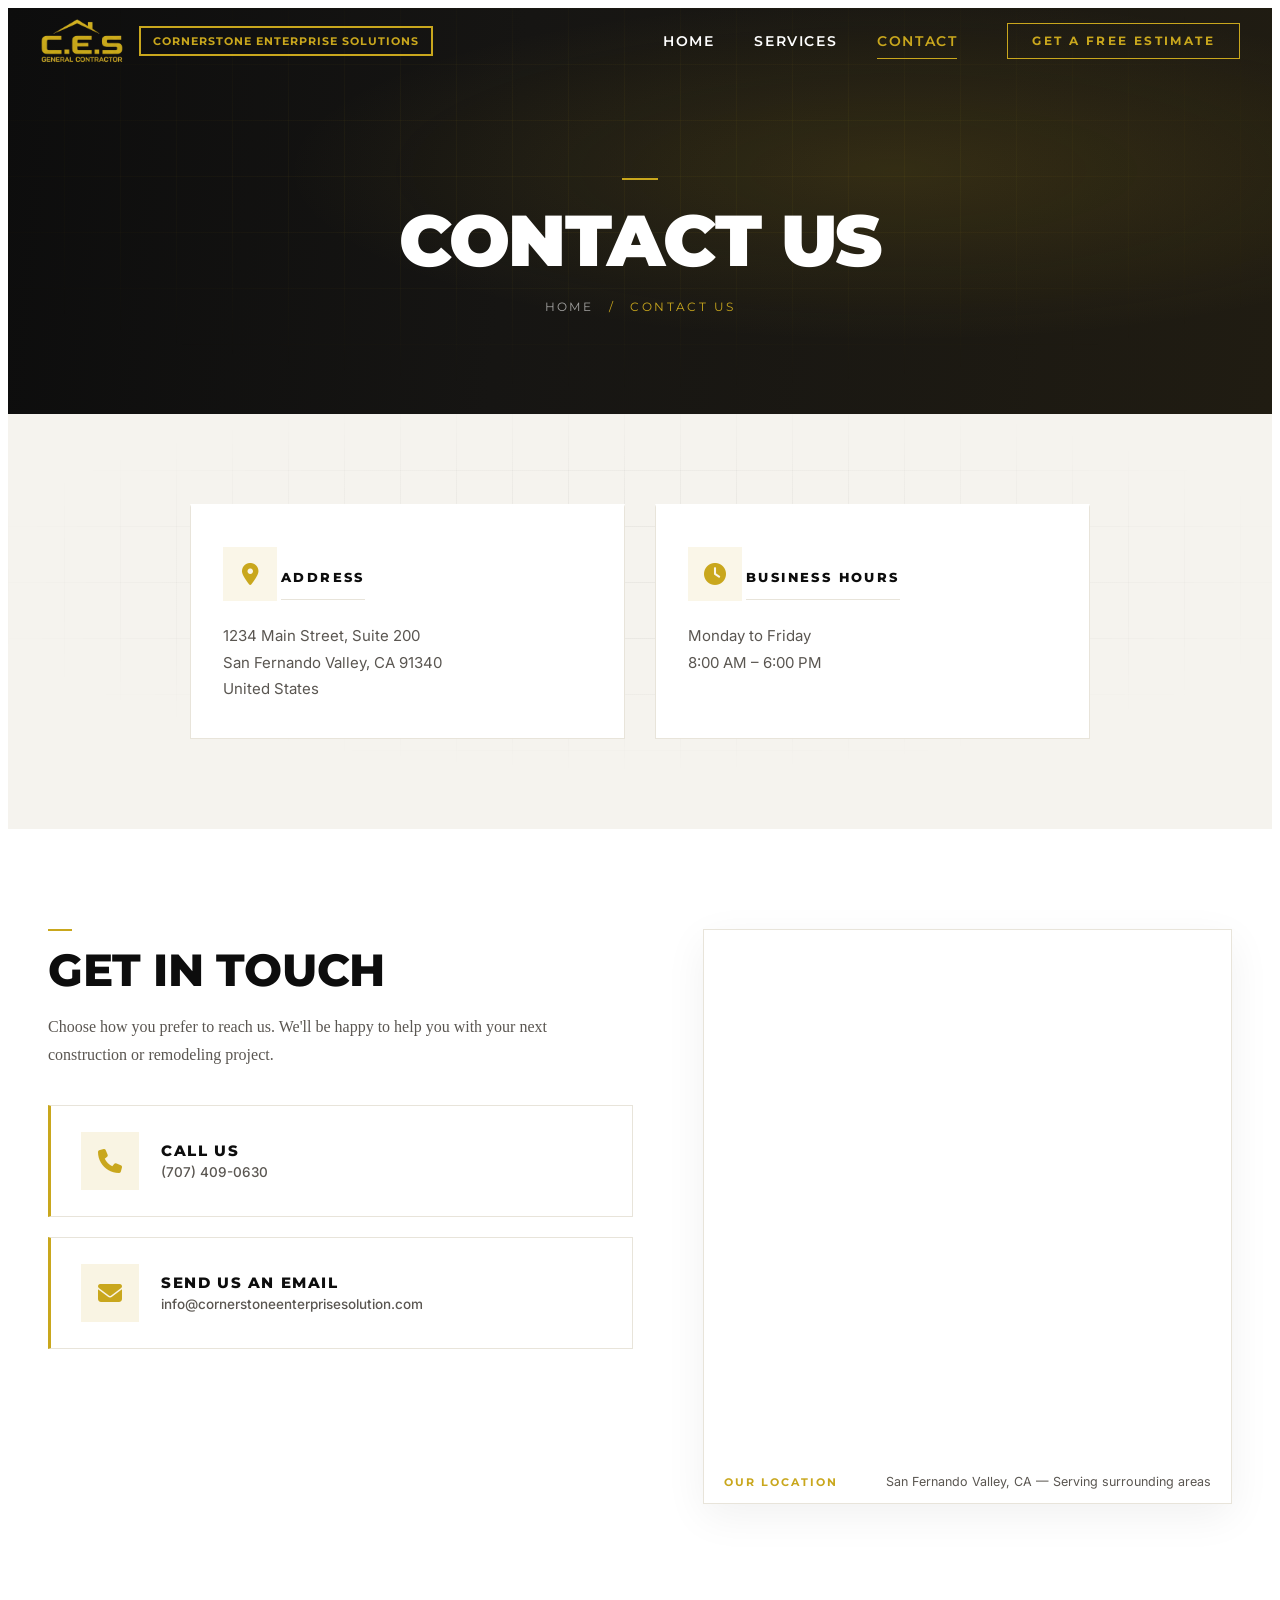
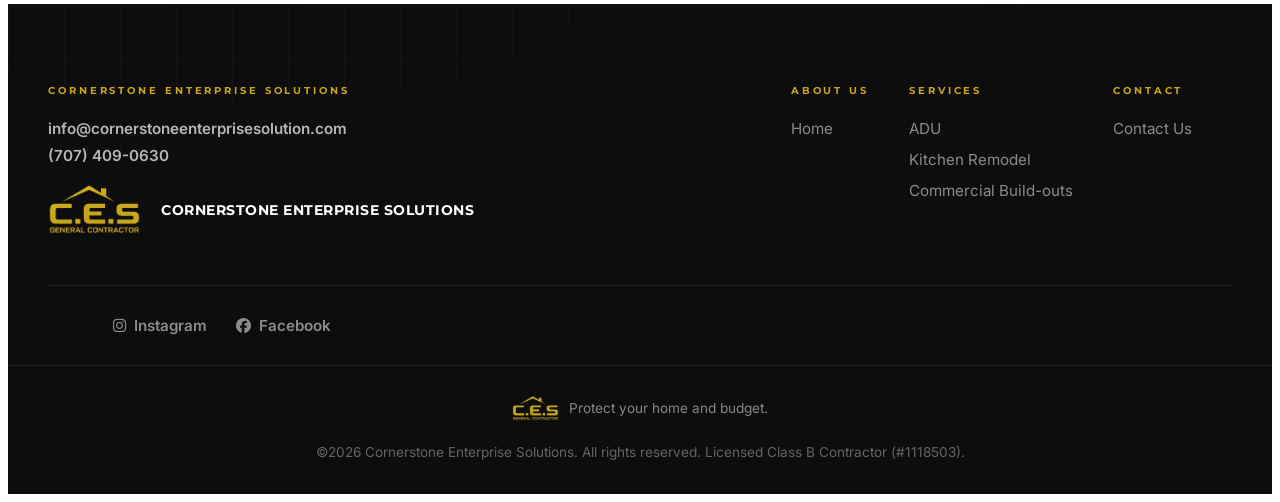
==== commit 88cfc0a7: "Add files via upload" ====
--- a/contact.html
+++ b/contact.html
@@ -138,7 +138,7 @@
                     </span>
                     <span class="contact-action-text">
                       <span class="contact-action-label">Call Us</span>
-                      <span class="contact-action-detail">(213) 510-2456</span>
+                      <span class="contact-action-detail">(707) 409-0630</span>
                     </span>
                   </a>
 
@@ -188,7 +188,7 @@
             <h4>Cornerstone Enterprise Solutions</h4>
             <div class="grt-contact-list">
               <a href="mailto:info@cornerstoneenterprisesolution.com">info@cornerstoneenterprisesolution.com</a>
-              <a href="tel:2135102456">(213) 510-2456</a>
+              <a href="tel:+17074090630">(707) 409-0630</a>
             </div>
             <div class="grt-brand-assets">
               <a href="contact.html" class="grt-reclamaciones-link" target="_blank" rel="noopener noreferrer">
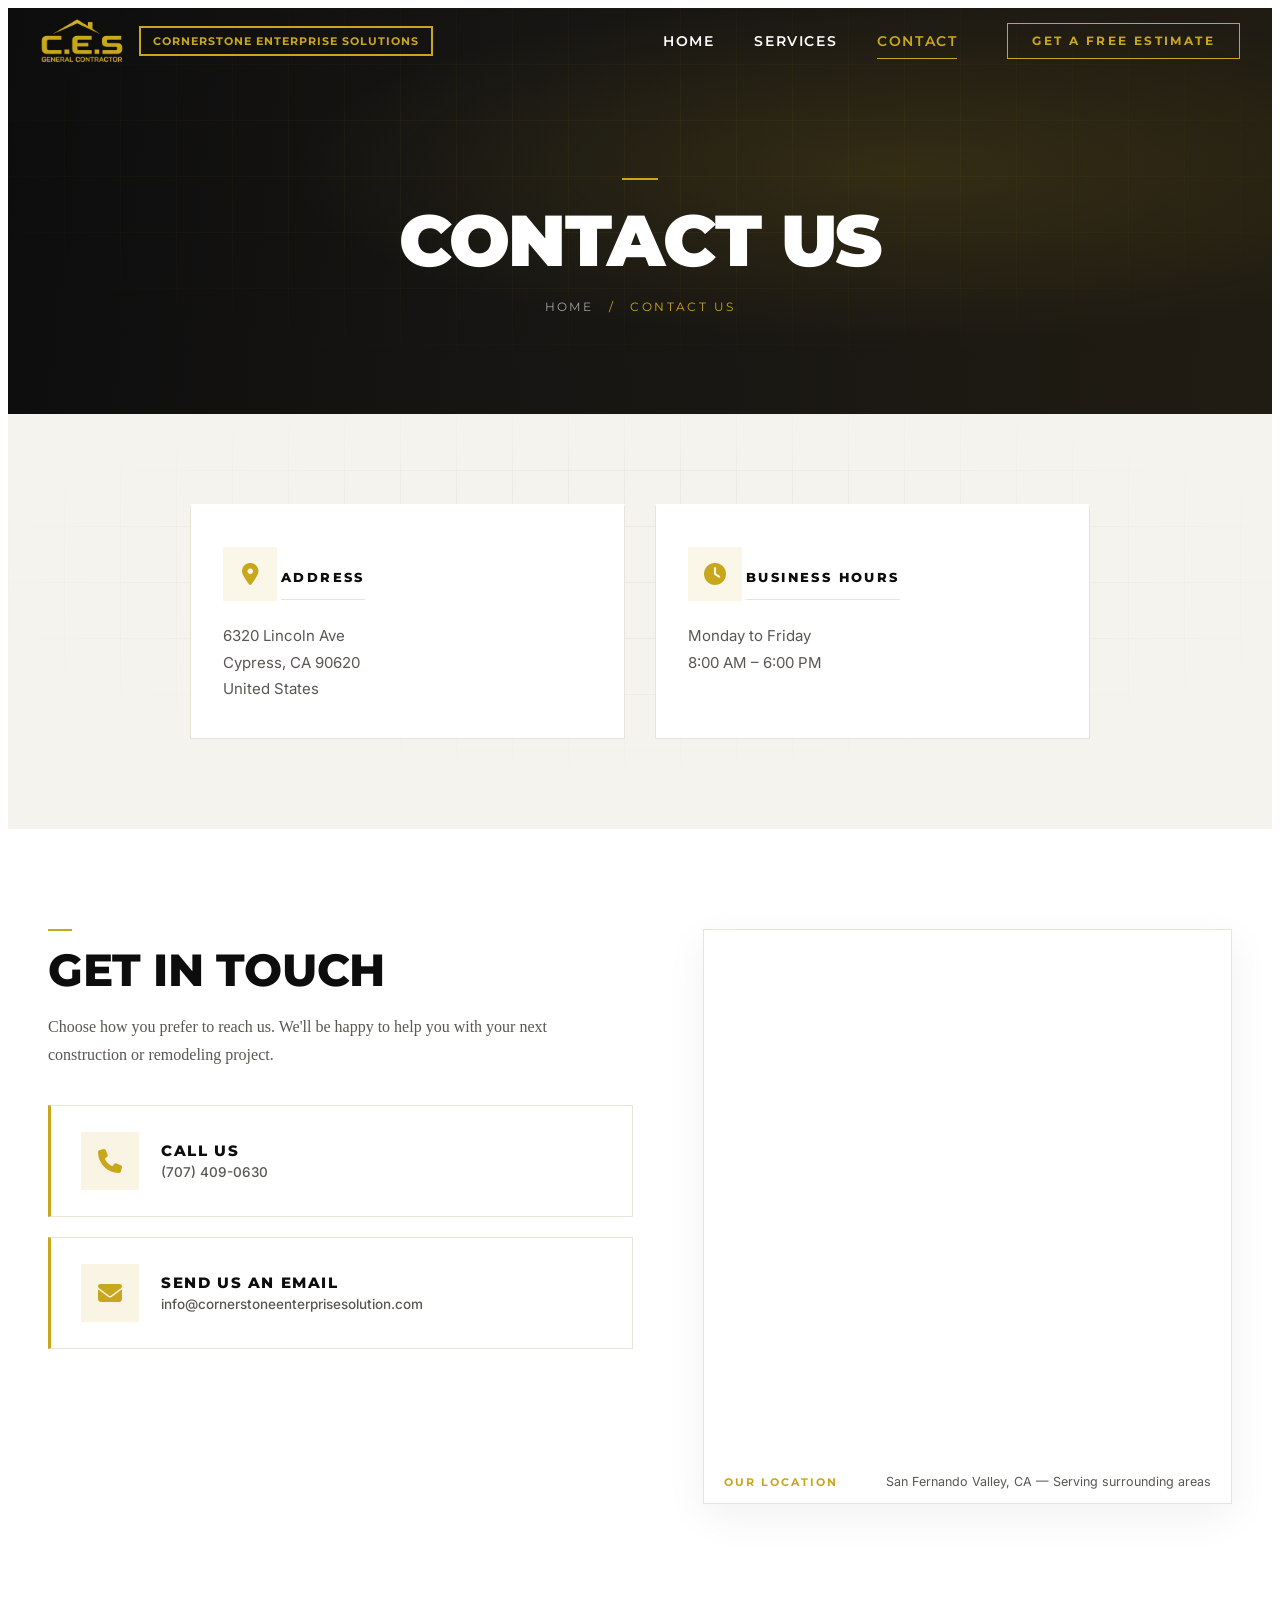
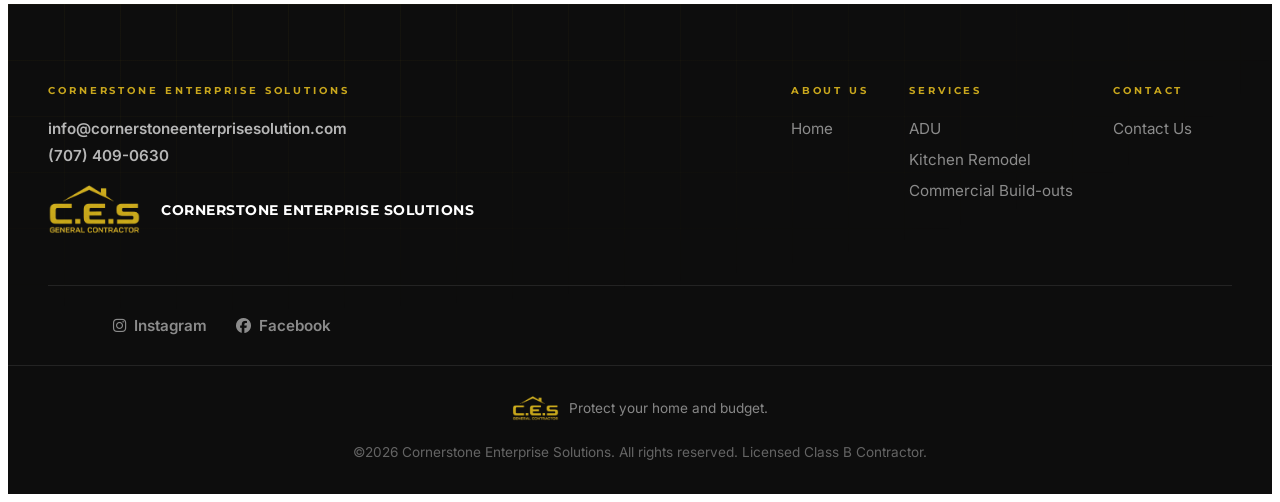
==== commit e59e6c1a: "Add files via upload" ====
--- a/contact.html
+++ b/contact.html
@@ -104,7 +104,7 @@
                 <span class="card-icon"><i class="fa-solid fa-location-dot"></i></span>
                 <h3>Address</h3>
                 <div class="card-content">
-                  <p>1234 Main Street, Suite 200<br>San Fernando Valley, CA 91340<br>United States</p>
+                  <p>6320 Lincoln Ave<br>Cypress, CA  90620<br>United States</p>
                 </div>
               </div>
               <div class="contact-info-card">
@@ -159,7 +159,7 @@
               <div class="contact-map-col">
                 <div class="contact-map">
                   <iframe
-                    src="https://www.google.com/maps/embed?pb=!1m13!1m8!1m3!1d105530.53023514833!2d-118.45626799999998!3d34.252905!3m2!1i1024!2i768!4f13.1!3m2!1m1!2zMzTCsDE2JzIwLjIiTiAxMTjCsDI4JzIxLjUiVw!5e0!3m2!1ses-419!2sus!4v1794096495379!5m2!1ses-419!2sus"
+                    src="https://www.google.com/maps/embed?pb=!1m18!1m12!1m3!1d26513.795951948578!2d-118.03827245749308!3d33.83232074643918!2m3!1f0!2f0!3f0!3m2!1i1024!2i768!4f13.1!3m3!1m2!1s0x80dd2eabbe8c988f%3A0xdf7b3d357fcdf71b!2s6320%20Lincoln%20Ave%2C%20Cypress%2C%20CA%2090630!5e0!3m2!1ses-419!2sus!4v1794350507515!5m2!1ses-419!2sus"
                     allowfullscreen
                     loading="lazy"
                     referrerpolicy="no-referrer-when-downgrade"
@@ -240,7 +240,7 @@
             <span>Protect your home and budget.</span>
           </div>
           <p class="grt-copyright">
-            ©2026 Cornerstone Enterprise Solutions. All rights reserved. Licensed Class B Contractor (#1118503).
+            ©2026 Cornerstone Enterprise Solutions. All rights reserved. Licensed Class B Contractor.
           </p>
         </div>
       </div>
